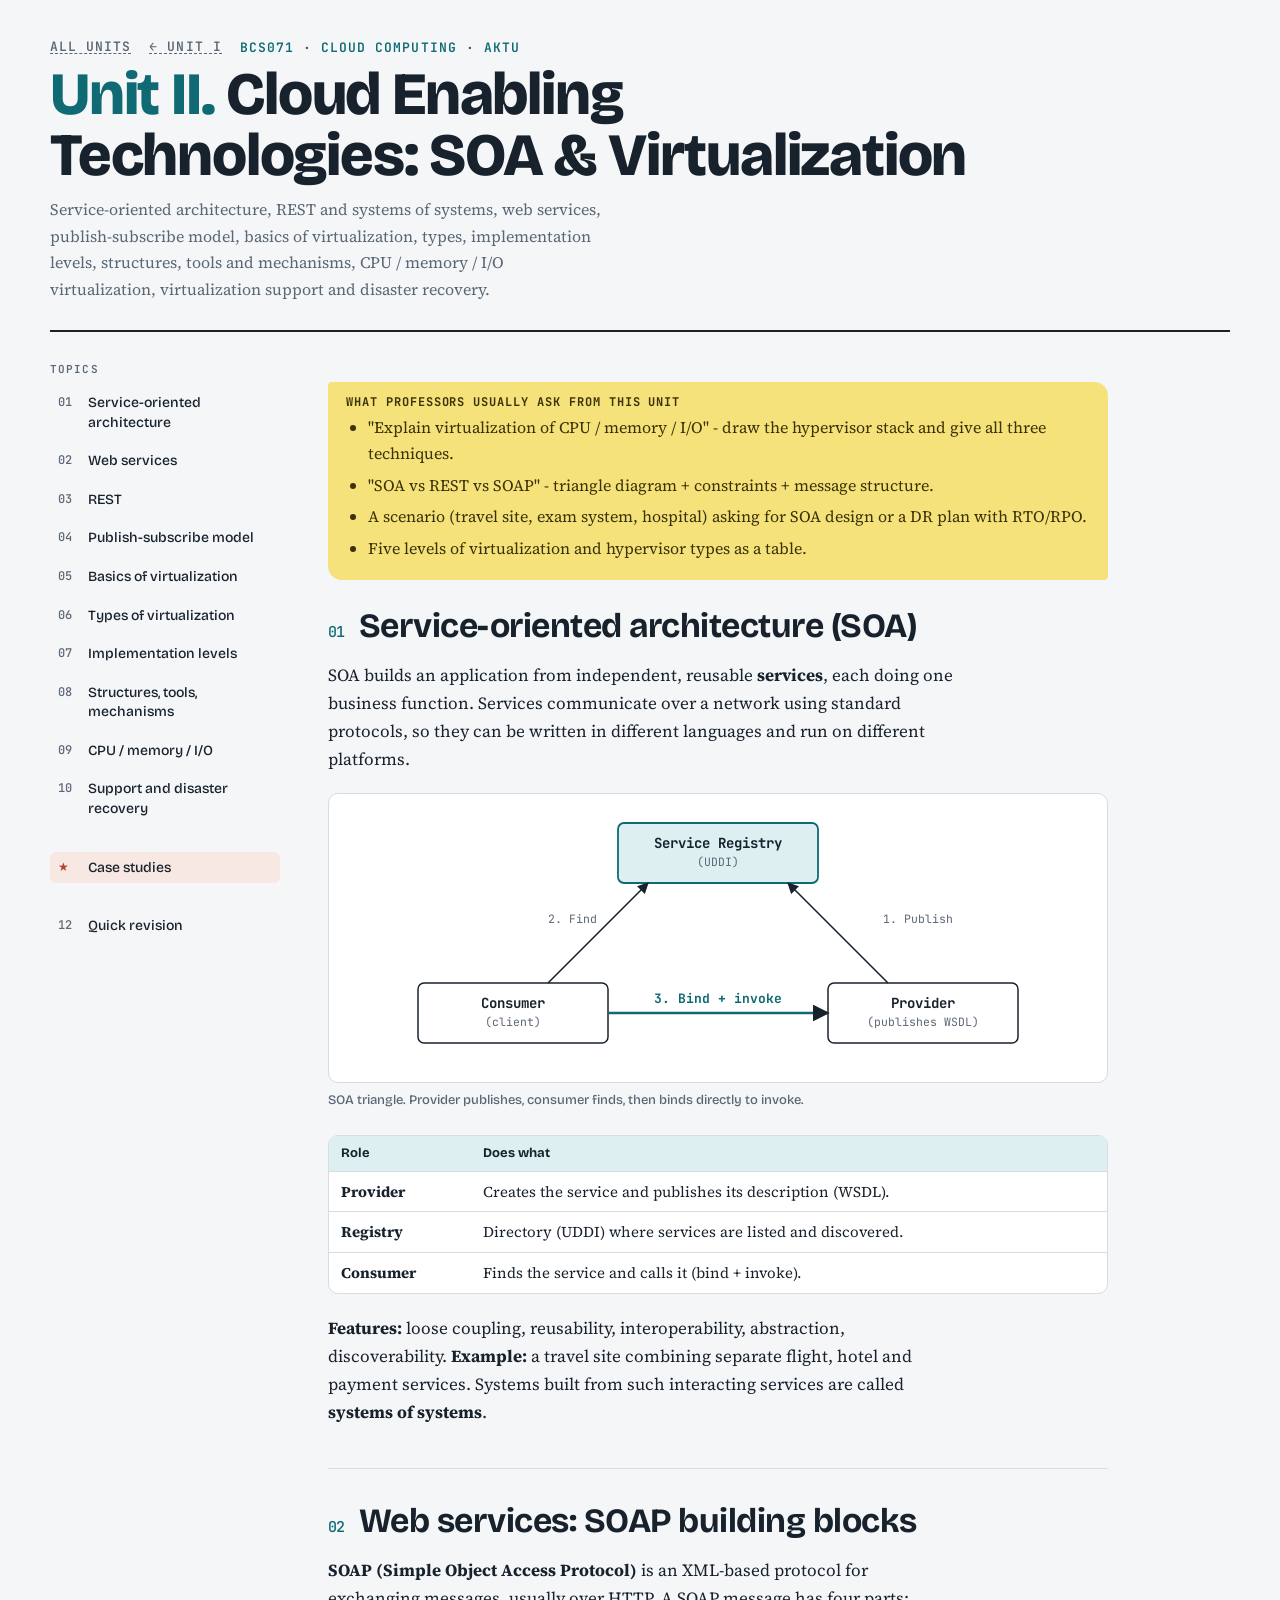
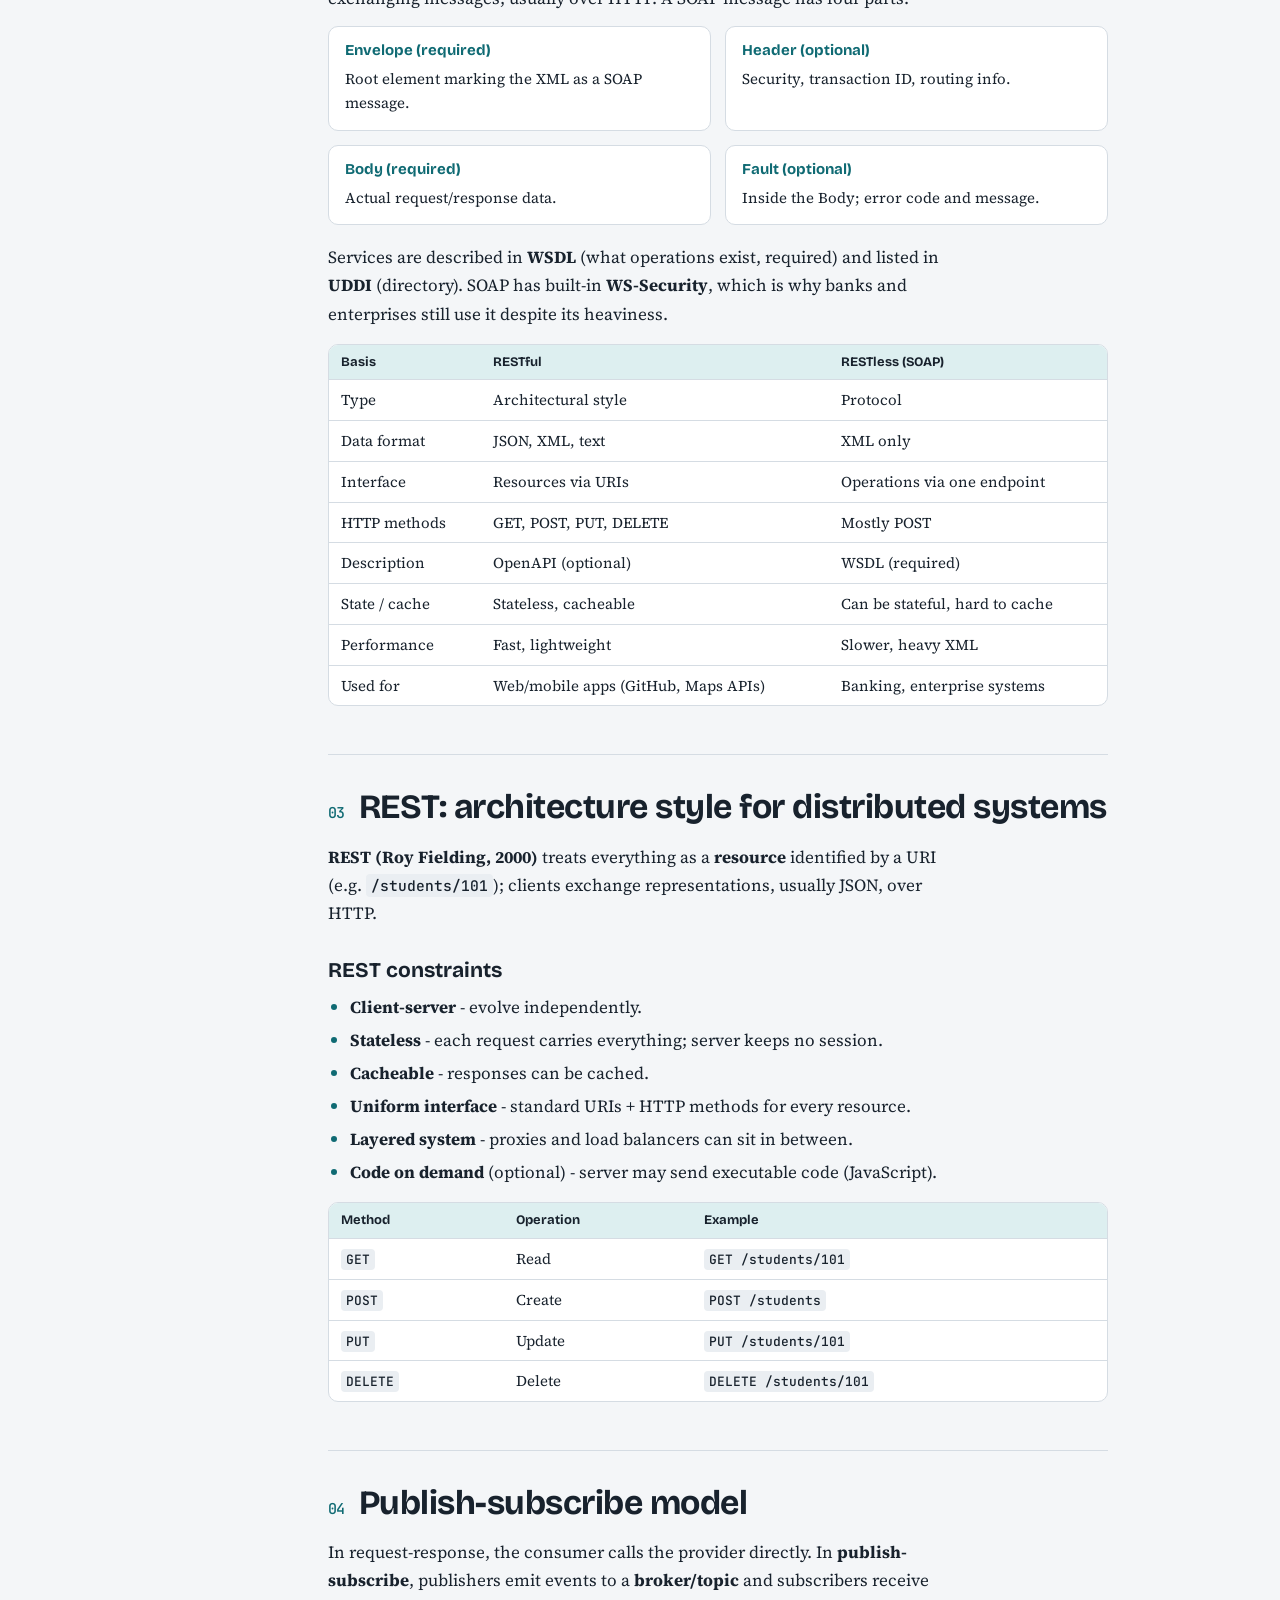
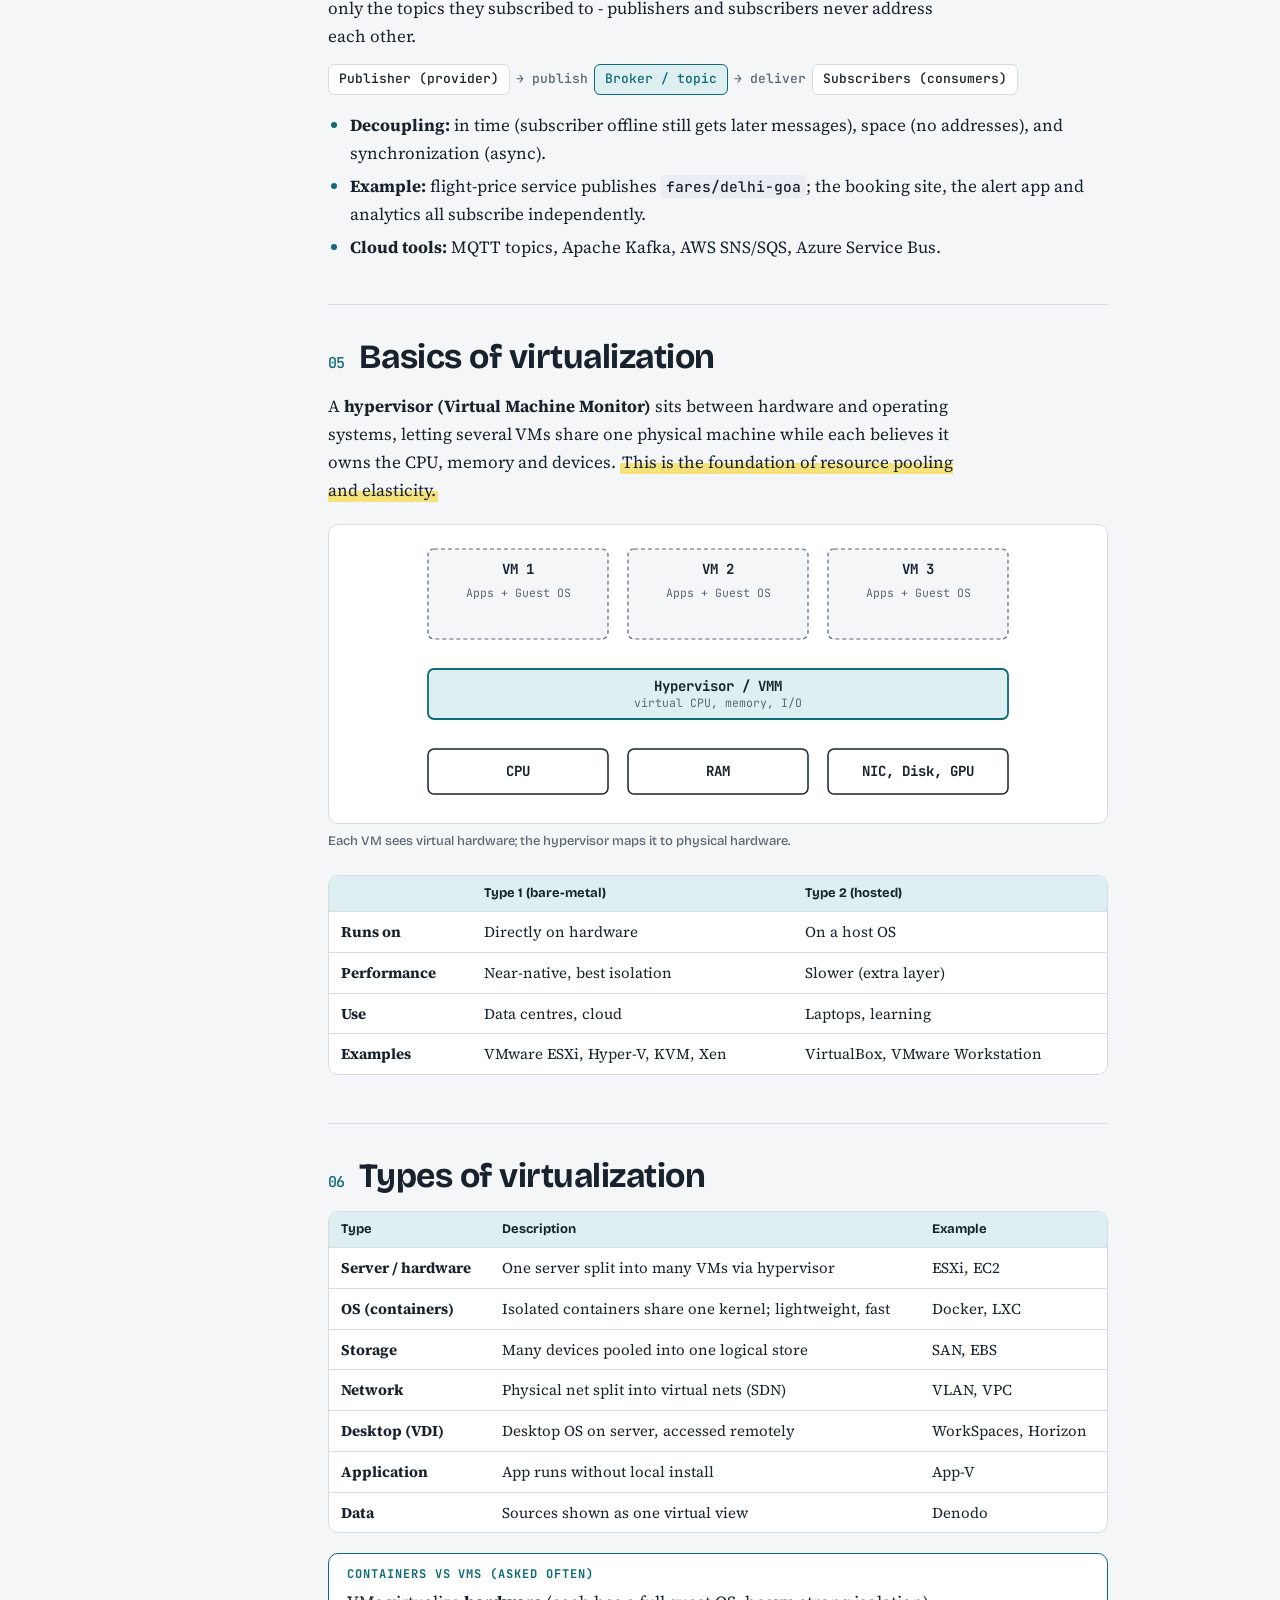
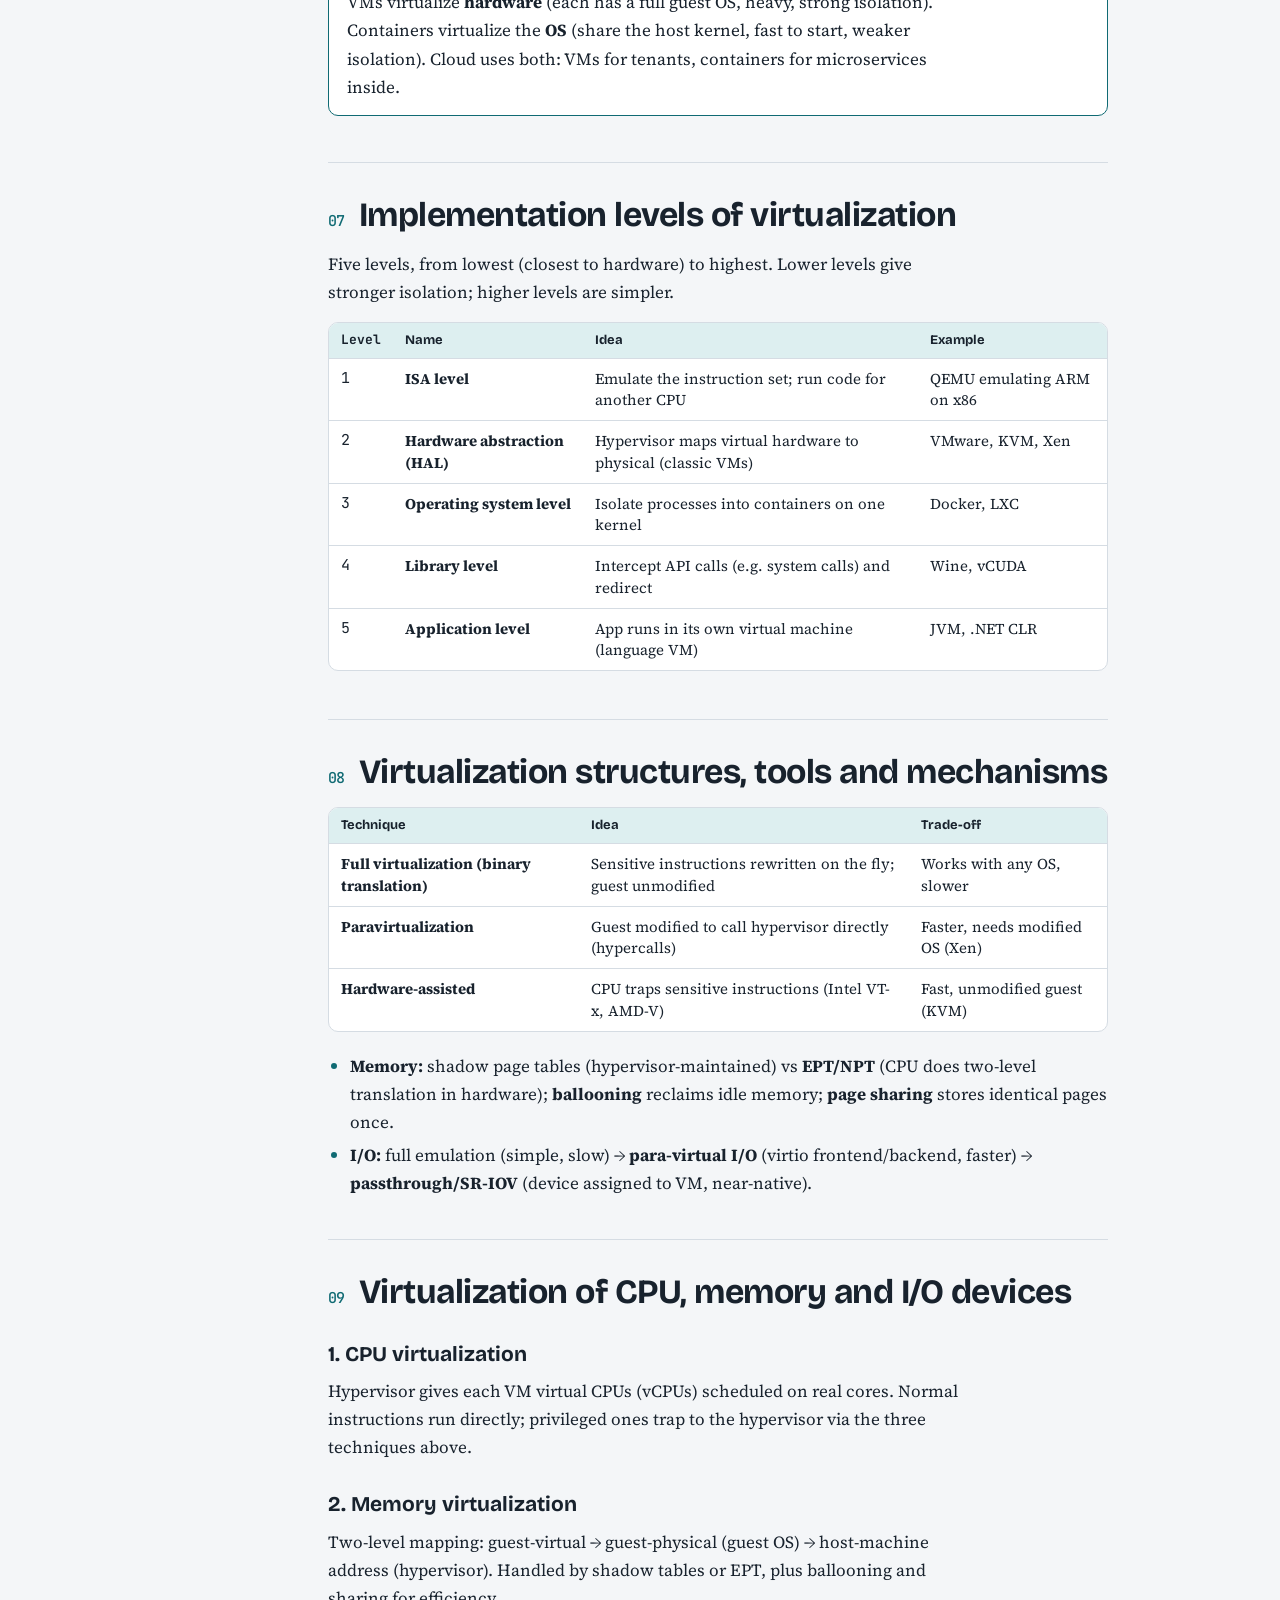
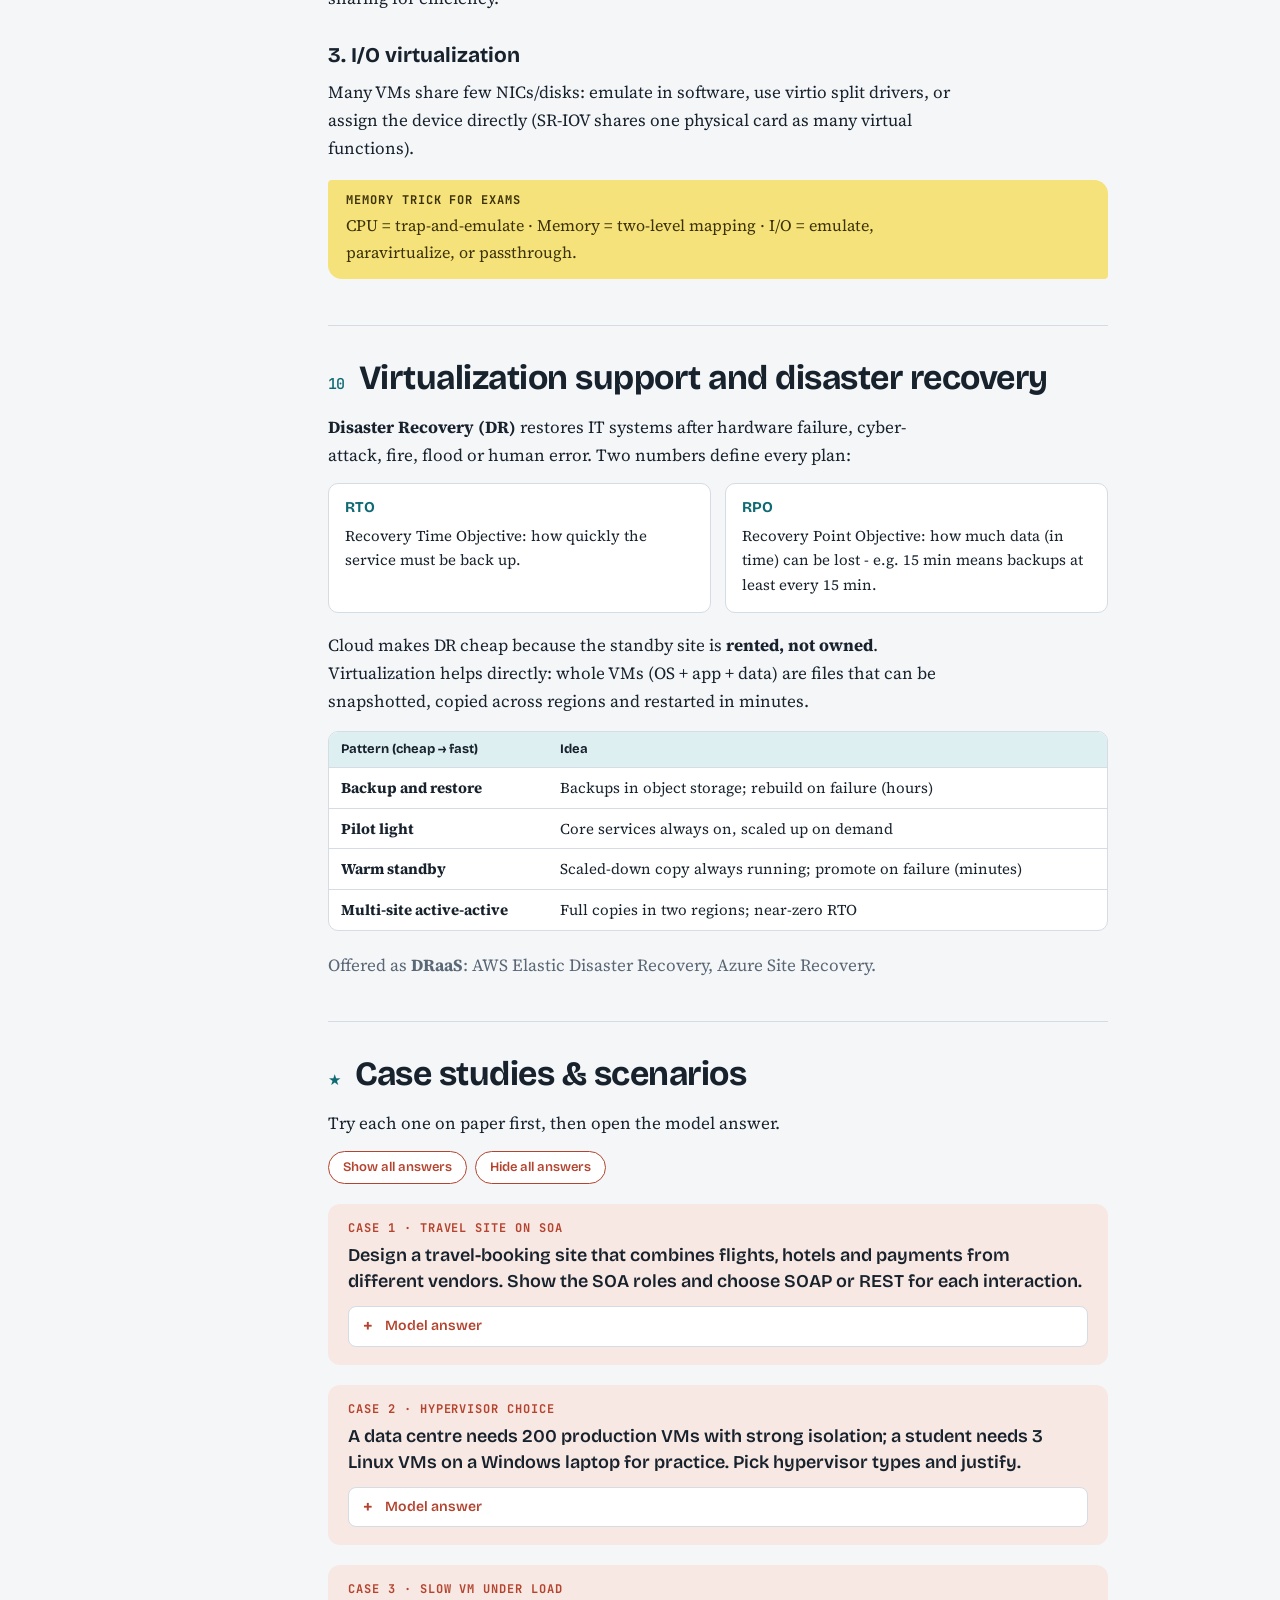
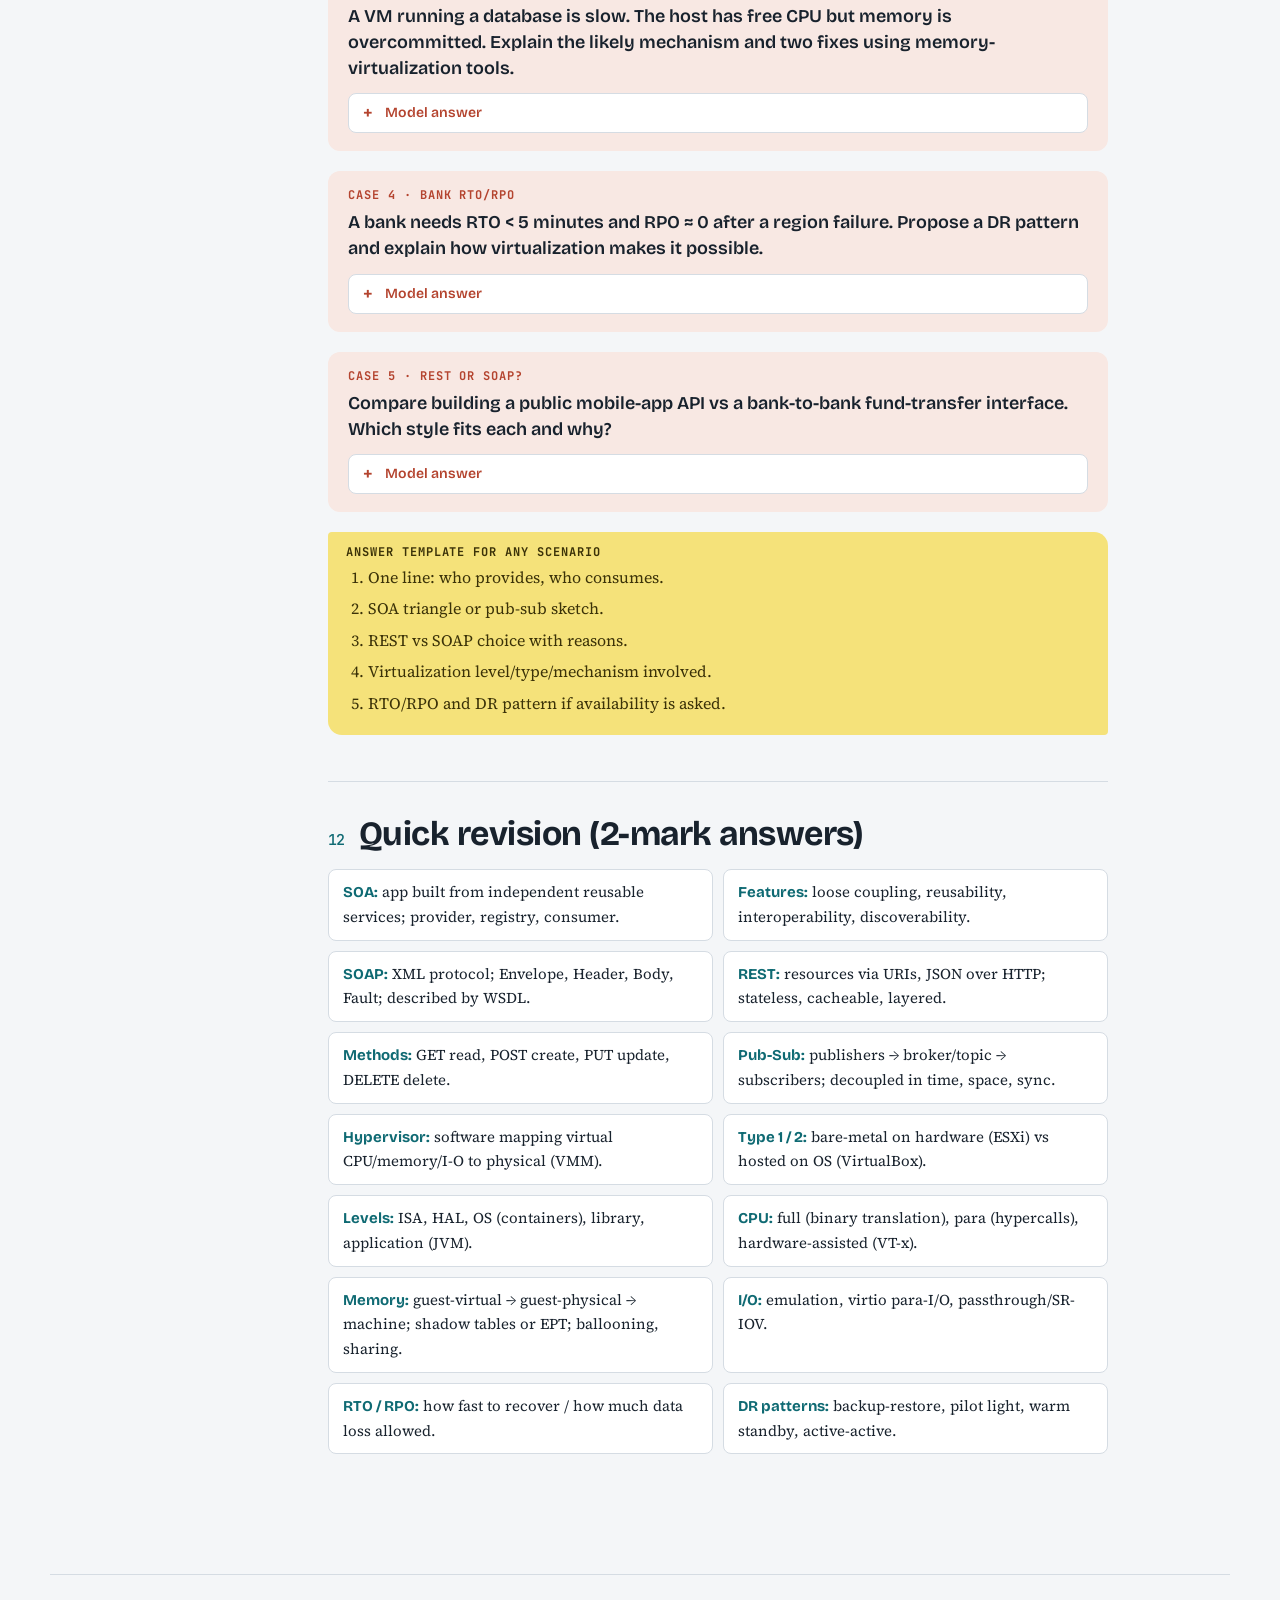
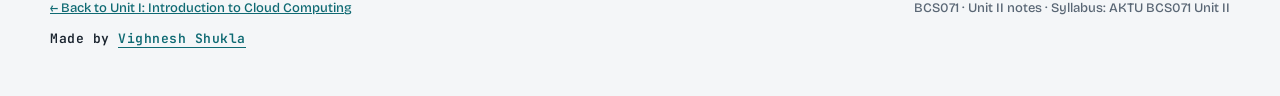
==== unit2.html @ 6fd6b1c5 "Add BCS071 Cloud Computing notes with index page" ====
<!doctype html>
<html lang="en">
<head>
<meta charset="utf-8">
<meta name="viewport" content="width=device-width, initial-scale=1">
<meta name="author" content="Vighnesh Shukla">
<title>Unit II: SOA &amp; Virtualization</title>
<link rel="preconnect" href="https://fonts.googleapis.com">
<link rel="preconnect" href="https://fonts.gstatic.com" crossorigin>
<link rel="stylesheet" href="https://fonts.googleapis.com/css2?family=Bricolage+Grotesque:opsz,wght@12..96,500;12..96,700;12..96,800&family=JetBrains+Mono:wght@400;500;600;700&family=Source+Serif+4:ital,opsz,wght@0,8..60,400;0,8..60,700;1,8..60,400&display=swap">
<link rel="stylesheet" href="notes.css">
</head>
<body>

<header class="masthead">
  <div class="course">
    <a href="index.html">All units</a>
    <a href="unit1.html">← Unit I</a>
    <span>BCS071 · Cloud Computing · AKTU</span>
  </div>
  <h1><span class="unit-no">Unit II.</span> Cloud Enabling Technologies: SOA &amp; Virtualization</h1>
  <p class="scope">Service-oriented architecture, REST and systems of systems, web services, publish-subscribe model, basics of virtualization, types, implementation levels, structures, tools and mechanisms, CPU / memory / I/O virtualization, virtualization support and disaster recovery.</p>
</header>

<div class="layout">
  <nav class="toc" aria-label="Topics">
    <p>Topics</p>
    <ol>
      <li><a href="#soa">Service-oriented architecture</a></li>
      <li><a href="#web-services">Web services</a></li>
      <li><a href="#rest">REST</a></li>
      <li><a href="#pubsub">Publish-subscribe model</a></li>
      <li><a href="#virt-basics">Basics of virtualization</a></li>
      <li><a href="#virt-types">Types of virtualization</a></li>
      <li><a href="#virt-levels">Implementation levels</a></li>
      <li><a href="#virt-mechanisms">Structures, tools, mechanisms</a></li>
      <li><a href="#cpu-mem-io">CPU / memory / I/O</a></li>
      <li><a href="#dr">Support and disaster recovery</a></li>
      <li><a class="case" href="#cases">Case studies</a></li>
      <li><a href="#revision">Quick revision</a></li>
    </ol>
  </nav>

  <main>
    <div class="tip">
      <b class="lbl">What professors usually ask from this unit</b>
      <ul>
        <li>"Explain virtualization of CPU / memory / I/O" - draw the hypervisor stack and give all three techniques.</li>
        <li>"SOA vs REST vs SOAP" - triangle diagram + constraints + message structure.</li>
        <li>A scenario (travel site, exam system, hospital) asking for SOA design or a DR plan with RTO/RPO.</li>
        <li>Five levels of virtualization and hypervisor types as a table.</li>
      </ul>
    </div>

    <!-- 1 -->
    <section id="soa">
      <h2><span class="num">01</span>Service-oriented architecture (SOA)</h2>
      <p>SOA builds an application from independent, reusable <strong>services</strong>, each doing one business function. Services communicate over a network using standard protocols, so they can be written in different languages and run on different platforms.</p>
      <figure>
        <div class="fig">
          <svg viewBox="0 0 640 260" width="640" role="img" aria-label="SOA triangle: provider publishes to registry, consumer finds, then binds">
            <defs><marker id="arSoa" viewBox="0 0 10 10" refX="9" refY="5" markerWidth="7" markerHeight="7" orient="auto"><path d="M0,0 L10,5 L0,10 z" class="arrowhead"/></marker></defs>
            <rect x="220" y="15" width="200" height="60" rx="6" class="box-acc"/><text x="320" y="40" text-anchor="middle" class="t-b">Service Registry</text><text x="320" y="58" text-anchor="middle" class="t-m">(UDDI)</text>
            <rect x="20" y="175" width="190" height="60" rx="6" class="box"/><text x="115" y="200" text-anchor="middle" class="t-b">Consumer</text><text x="115" y="218" text-anchor="middle" class="t-m">(client)</text>
            <rect x="430" y="175" width="190" height="60" rx="6" class="box"/><text x="525" y="200" text-anchor="middle" class="t-b">Provider</text><text x="525" y="218" text-anchor="middle" class="t-m">(publishes WSDL)</text>
            <path d="M490,175 L390,75" class="ln" marker-end="url(#arSoa)"/><text x="485" y="115" class="t-m">1. Publish</text>
            <path d="M150,175 L250,75" class="ln" marker-end="url(#arSoa)"/><text x="150" y="115" class="t-m">2. Find</text>
            <path d="M210,205 L430,205" class="ln-acc" marker-end="url(#arSoa)"/><text x="320" y="195" text-anchor="middle" class="t-acc">3. Bind + invoke</text>
          </svg>
        </div>
        <figcaption>SOA triangle. Provider publishes, consumer finds, then binds directly to invoke.</figcaption>
      </figure>
      <div class="tbl">
        <table>
          <thead><tr><th>Role</th><th>Does what</th></tr></thead>
          <tbody>
            <tr><td><strong>Provider</strong></td><td>Creates the service and publishes its description (WSDL).</td></tr>
            <tr><td><strong>Registry</strong></td><td>Directory (UDDI) where services are listed and discovered.</td></tr>
            <tr><td><strong>Consumer</strong></td><td>Finds the service and calls it (bind + invoke).</td></tr>
          </tbody>
        </table>
      </div>
      <p><strong>Features:</strong> loose coupling, reusability, interoperability, abstraction, discoverability. <strong>Example:</strong> a travel site combining separate flight, hotel and payment services. Systems built from such interacting services are called <strong>systems of systems</strong>.</p>
    </section>

    <!-- 2 -->
    <section id="web-services">
      <h2><span class="num">02</span>Web services: SOAP building blocks</h2>
      <p><strong>SOAP (Simple Object Access Protocol)</strong> is an XML-based protocol for exchanging messages, usually over HTTP. A SOAP message has four parts:</p>
      <div class="split">
        <div><h5>Envelope (required)</h5><p>Root element marking the XML as a SOAP message.</p></div>
        <div><h5>Header (optional)</h5><p>Security, transaction ID, routing info.</p></div>
        <div><h5>Body (required)</h5><p>Actual request/response data.</p></div>
        <div><h5>Fault (optional)</h5><p>Inside the Body; error code and message.</p></div>
      </div>
      <p>Services are described in <strong>WSDL</strong> (what operations exist, required) and listed in <strong>UDDI</strong> (directory). SOAP has built-in <strong>WS-Security</strong>, which is why banks and enterprises still use it despite its heaviness.</p>
      <div class="tbl">
        <table>
          <thead><tr><th>Basis</th><th>RESTful</th><th>RESTless (SOAP)</th></tr></thead>
          <tbody>
            <tr><td>Type</td><td>Architectural style</td><td>Protocol</td></tr>
            <tr><td>Data format</td><td>JSON, XML, text</td><td>XML only</td></tr>
            <tr><td>Interface</td><td>Resources via URIs</td><td>Operations via one endpoint</td></tr>
            <tr><td>HTTP methods</td><td>GET, POST, PUT, DELETE</td><td>Mostly POST</td></tr>
            <tr><td>Description</td><td>OpenAPI (optional)</td><td>WSDL (required)</td></tr>
            <tr><td>State / cache</td><td>Stateless, cacheable</td><td>Can be stateful, hard to cache</td></tr>
            <tr><td>Performance</td><td>Fast, lightweight</td><td>Slower, heavy XML</td></tr>
            <tr><td>Used for</td><td>Web/mobile apps (GitHub, Maps APIs)</td><td>Banking, enterprise systems</td></tr>
          </tbody>
        </table>
      </div>
    </section>

    <!-- 3 -->
    <section id="rest">
      <h2><span class="num">03</span>REST: architecture style for distributed systems</h2>
      <p><strong>REST (Roy Fielding, 2000)</strong> treats everything as a <strong>resource</strong> identified by a URI (e.g. <code>/students/101</code>); clients exchange representations, usually JSON, over HTTP.</p>
      <h3>REST constraints</h3>
      <ul>
        <li><strong>Client-server</strong> - evolve independently.</li>
        <li><strong>Stateless</strong> - each request carries everything; server keeps no session.</li>
        <li><strong>Cacheable</strong> - responses can be cached.</li>
        <li><strong>Uniform interface</strong> - standard URIs + HTTP methods for every resource.</li>
        <li><strong>Layered system</strong> - proxies and load balancers can sit in between.</li>
        <li><strong>Code on demand</strong> (optional) - server may send executable code (JavaScript).</li>
      </ul>
      <div class="tbl">
        <table>
          <thead><tr><th>Method</th><th>Operation</th><th>Example</th></tr></thead>
          <tbody>
            <tr><td><code>GET</code></td><td>Read</td><td><code>GET /students/101</code></td></tr>
            <tr><td><code>POST</code></td><td>Create</td><td><code>POST /students</code></td></tr>
            <tr><td><code>PUT</code></td><td>Update</td><td><code>PUT /students/101</code></td></tr>
            <tr><td><code>DELETE</code></td><td>Delete</td><td><code>DELETE /students/101</code></td></tr>
          </tbody>
        </table>
      </div>
    </section>

    <!-- 4 -->
    <section id="pubsub">
      <h2><span class="num">04</span>Publish-subscribe model</h2>
      <p>In request-response, the consumer calls the provider directly. In <strong>publish-subscribe</strong>, publishers emit events to a <strong>broker/topic</strong> and subscribers receive only the topics they subscribed to - publishers and subscribers never address each other.</p>
      <div class="flow"><span>Publisher (provider)</span><i>→ publish</i><span class="em">Broker / topic</span><i>→ deliver</i><span>Subscribers (consumers)</span></div>
      <ul>
        <li><strong>Decoupling:</strong> in time (subscriber offline still gets later messages), space (no addresses), and synchronization (async).</li>
        <li><strong>Example:</strong> flight-price service publishes <code>fares/delhi-goa</code>; the booking site, the alert app and analytics all subscribe independently.</li>
        <li><strong>Cloud tools:</strong> MQTT topics, Apache Kafka, AWS SNS/SQS, Azure Service Bus.</li>
      </ul>
    </section>

    <!-- 5 -->
    <section id="virt-basics">
      <h2><span class="num">05</span>Basics of virtualization</h2>
      <p>A <strong>hypervisor (Virtual Machine Monitor)</strong> sits between hardware and operating systems, letting several VMs share one physical machine while each believes it owns the CPU, memory and devices. <span class="hl">This is the foundation of resource pooling and elasticity.</span></p>
      <figure>
        <div class="fig">
          <svg viewBox="0 0 640 270" width="640" role="img" aria-label="Hypervisor stack with three VMs">
            <defs><marker id="arVx" viewBox="0 0 10 10" refX="9" refY="5" markerWidth="7" markerHeight="7" orient="auto"><path d="M0,0 L10,5 L0,10 z" class="arrowhead"/></marker></defs>
            <rect x="30" y="10" width="180" height="90" rx="6" class="box-soft"/><text x="120" y="35" text-anchor="middle" class="t-b">VM 1</text><text x="120" y="58" text-anchor="middle" class="t-m">Apps + Guest OS</text>
            <rect x="230" y="10" width="180" height="90" rx="6" class="box-soft"/><text x="320" y="35" text-anchor="middle" class="t-b">VM 2</text><text x="320" y="58" text-anchor="middle" class="t-m">Apps + Guest OS</text>
            <rect x="430" y="10" width="180" height="90" rx="6" class="box-soft"/><text x="520" y="35" text-anchor="middle" class="t-b">VM 3</text><text x="520" y="58" text-anchor="middle" class="t-m">Apps + Guest OS</text>
            <rect x="30" y="130" width="580" height="50" rx="6" class="box-acc"/><text x="320" y="152" text-anchor="middle" class="t-b">Hypervisor / VMM</text><text x="320" y="168" text-anchor="middle" class="t-m">virtual CPU, memory, I/O</text>
            <rect x="30" y="210" width="180" height="45" rx="6" class="box"/><text x="120" y="237" text-anchor="middle" class="t-b">CPU</text>
            <rect x="230" y="210" width="180" height="45" rx="6" class="box"/><text x="320" y="237" text-anchor="middle" class="t-b">RAM</text>
            <rect x="430" y="210" width="180" height="45" rx="6" class="box"/><text x="520" y="237" text-anchor="middle" class="t-b">NIC, Disk, GPU</text>
          </svg>
        </div>
        <figcaption>Each VM sees virtual hardware; the hypervisor maps it to physical hardware.</figcaption>
      </figure>
      <div class="tbl">
        <table>
          <thead><tr><th></th><th>Type 1 (bare-metal)</th><th>Type 2 (hosted)</th></tr></thead>
          <tbody>
            <tr><td><strong>Runs on</strong></td><td>Directly on hardware</td><td>On a host OS</td></tr>
            <tr><td><strong>Performance</strong></td><td>Near-native, best isolation</td><td>Slower (extra layer)</td></tr>
            <tr><td><strong>Use</strong></td><td>Data centres, cloud</td><td>Laptops, learning</td></tr>
            <tr><td><strong>Examples</strong></td><td>VMware ESXi, Hyper-V, KVM, Xen</td><td>VirtualBox, VMware Workstation</td></tr>
          </tbody>
        </table>
      </div>
    </section>

    <!-- 6 -->
    <section id="virt-types">
      <h2><span class="num">06</span>Types of virtualization</h2>
      <div class="tbl">
        <table>
          <thead><tr><th>Type</th><th>Description</th><th>Example</th></tr></thead>
          <tbody>
            <tr><td><strong>Server / hardware</strong></td><td>One server split into many VMs via hypervisor</td><td>ESXi, EC2</td></tr>
            <tr><td><strong>OS (containers)</strong></td><td>Isolated containers share one kernel; lightweight, fast</td><td>Docker, LXC</td></tr>
            <tr><td><strong>Storage</strong></td><td>Many devices pooled into one logical store</td><td>SAN, EBS</td></tr>
            <tr><td><strong>Network</strong></td><td>Physical net split into virtual nets (SDN)</td><td>VLAN, VPC</td></tr>
            <tr><td><strong>Desktop (VDI)</strong></td><td>Desktop OS on server, accessed remotely</td><td>WorkSpaces, Horizon</td></tr>
            <tr><td><strong>Application</strong></td><td>App runs without local install</td><td>App-V</td></tr>
            <tr><td><strong>Data</strong></td><td>Sources shown as one virtual view</td><td>Denodo</td></tr>
          </tbody>
        </table>
      </div>
      <div class="key"><span class="lbl">Containers vs VMs (asked often)</span><p>VMs virtualize <strong>hardware</strong> (each has a full guest OS, heavy, strong isolation). Containers virtualize the <strong>OS</strong> (share the host kernel, fast to start, weaker isolation). Cloud uses both: VMs for tenants, containers for microservices inside.</p></div>
    </section>

    <!-- 7 -->
    <section id="virt-levels">
      <h2><span class="num">07</span>Implementation levels of virtualization</h2>
      <p>Five levels, from lowest (closest to hardware) to highest. Lower levels give stronger isolation; higher levels are simpler.</p>
      <div class="tbl">
        <table>
          <thead><tr><th class="num">Level</th><th>Name</th><th>Idea</th><th>Example</th></tr></thead>
          <tbody>
            <tr><td class="num">1</td><td><strong>ISA level</strong></td><td>Emulate the instruction set; run code for another CPU</td><td>QEMU emulating ARM on x86</td></tr>
            <tr><td class="num">2</td><td><strong>Hardware abstraction (HAL)</strong></td><td>Hypervisor maps virtual hardware to physical (classic VMs)</td><td>VMware, KVM, Xen</td></tr>
            <tr><td class="num">3</td><td><strong>Operating system level</strong></td><td>Isolate processes into containers on one kernel</td><td>Docker, LXC</td></tr>
            <tr><td class="num">4</td><td><strong>Library level</strong></td><td>Intercept API calls (e.g. system calls) and redirect</td><td>Wine, vCUDA</td></tr>
            <tr><td class="num">5</td><td><strong>Application level</strong></td><td>App runs in its own virtual machine (language VM)</td><td>JVM, .NET CLR</td></tr>
          </tbody>
        </table>
      </div>
    </section>

    <!-- 8 -->
    <section id="virt-mechanisms">
      <h2><span class="num">08</span>Virtualization structures, tools and mechanisms</h2>
      <div class="tbl">
        <table>
          <thead><tr><th>Technique</th><th>Idea</th><th>Trade-off</th></tr></thead>
          <tbody>
            <tr><td><strong>Full virtualization (binary translation)</strong></td><td>Sensitive instructions rewritten on the fly; guest unmodified</td><td>Works with any OS, slower</td></tr>
            <tr><td><strong>Paravirtualization</strong></td><td>Guest modified to call hypervisor directly (hypercalls)</td><td>Faster, needs modified OS (Xen)</td></tr>
            <tr><td><strong>Hardware-assisted</strong></td><td>CPU traps sensitive instructions (Intel VT-x, AMD-V)</td><td>Fast, unmodified guest (KVM)</td></tr>
          </tbody>
        </table>
      </div>
      <ul>
        <li><strong>Memory:</strong> shadow page tables (hypervisor-maintained) vs <strong>EPT/NPT</strong> (CPU does two-level translation in hardware); <strong>ballooning</strong> reclaims idle memory; <strong>page sharing</strong> stores identical pages once.</li>
        <li><strong>I/O:</strong> full emulation (simple, slow) → <strong>para-virtual I/O</strong> (virtio frontend/backend, faster) → <strong>passthrough/SR-IOV</strong> (device assigned to VM, near-native).</li>
      </ul>
    </section>

    <!-- 9 -->
    <section id="cpu-mem-io">
      <h2><span class="num">09</span>Virtualization of CPU, memory and I/O devices</h2>
      <h3>1. CPU virtualization</h3>
      <p>Hypervisor gives each VM virtual CPUs (vCPUs) scheduled on real cores. Normal instructions run directly; privileged ones trap to the hypervisor via the three techniques above.</p>
      <h3>2. Memory virtualization</h3>
      <p>Two-level mapping: guest-virtual → guest-physical (guest OS) → host-machine address (hypervisor). Handled by shadow tables or EPT, plus ballooning and sharing for efficiency.</p>
      <h3>3. I/O virtualization</h3>
      <p>Many VMs share few NICs/disks: emulate in software, use virtio split drivers, or assign the device directly (SR-IOV shares one physical card as many virtual functions).</p>
      <div class="tip"><b class="lbl">Memory trick for exams</b><p>CPU = trap-and-emulate · Memory = two-level mapping · I/O = emulate, paravirtualize, or passthrough.</p></div>
    </section>

    <!-- 10 -->
    <section id="dr">
      <h2><span class="num">10</span>Virtualization support and disaster recovery</h2>
      <p><strong>Disaster Recovery (DR)</strong> restores IT systems after hardware failure, cyber-attack, fire, flood or human error. Two numbers define every plan:</p>
      <div class="split">
        <div><h5>RTO</h5><p>Recovery Time Objective: how quickly the service must be back up.</p></div>
        <div><h5>RPO</h5><p>Recovery Point Objective: how much data (in time) can be lost - e.g. 15 min means backups at least every 15 min.</p></div>
      </div>
      <p>Cloud makes DR cheap because the standby site is <strong>rented, not owned</strong>. Virtualization helps directly: whole VMs (OS + app + data) are files that can be snapshotted, copied across regions and restarted in minutes.</p>
      <div class="tbl">
        <table>
          <thead><tr><th>Pattern (cheap → fast)</th><th>Idea</th></tr></thead>
          <tbody>
            <tr><td><strong>Backup and restore</strong></td><td>Backups in object storage; rebuild on failure (hours)</td></tr>
            <tr><td><strong>Pilot light</strong></td><td>Core services always on, scaled up on demand</td></tr>
            <tr><td><strong>Warm standby</strong></td><td>Scaled-down copy always running; promote on failure (minutes)</td></tr>
            <tr><td><strong>Multi-site active-active</strong></td><td>Full copies in two regions; near-zero RTO</td></tr>
          </tbody>
        </table>
      </div>
      <p class="muted">Offered as <strong>DRaaS</strong>: AWS Elastic Disaster Recovery, Azure Site Recovery.</p>
    </section>

    <!-- CASES -->
    <section id="cases">
      <h2><span class="num">★</span>Case studies &amp; scenarios</h2>
      <p>Try each one on paper first, then open the model answer.</p>
      <div class="toolbar">
        <button type="button" id="openAll">Show all answers</button>
        <button type="button" id="closeAll">Hide all answers</button>
      </div>

      <div class="case">
        <span class="lbl">Case 1 · Travel site on SOA</span>
        <p class="q">Design a travel-booking site that combines flights, hotels and payments from different vendors. Show the SOA roles and choose SOAP or REST for each interaction.</p>
        <details><summary>Model answer</summary><div>
          <p><strong>Roles:</strong> each vendor is a <strong>provider</strong> publishing WSDL/OpenAPI to a <strong>registry</strong>; the travel site is the <strong>consumer</strong> that finds, binds and invokes.</p>
          <ul>
            <li>Flight/hotel search: <strong>REST + JSON</strong> (high volume, cacheable, mobile-friendly).</li>
            <li>Payment: <strong>SOAP + WS-Security</strong> (strict contracts, built-in security, banking compliance).</li>
            <li>Price alerts: <strong>publish-subscribe</strong> (providers publish fare topics; users and analytics subscribe independently).</li>
          </ul>
        </div></details>
      </div>

      <div class="case">
        <span class="lbl">Case 2 · Hypervisor choice</span>
        <p class="q">A data centre needs 200 production VMs with strong isolation; a student needs 3 Linux VMs on a Windows laptop for practice. Pick hypervisor types and justify.</p>
        <details><summary>Model answer</summary><div>
          <ul>
            <li>Data centre: <strong>Type 1 bare-metal</strong> (ESXi / Hyper-V / KVM) - runs on hardware, near-native speed, strong isolation, no host OS overhead.</li>
            <li>Student laptop: <strong>Type 2 hosted</strong> (VirtualBox / Workstation) - runs as an app on Windows, easy install, slower but fine for learning.</li>
          </ul>
        </div></details>
      </div>

      <div class="case">
        <span class="lbl">Case 3 · Slow VM under load</span>
        <p class="q">A VM running a database is slow. The host has free CPU but memory is overcommitted. Explain the likely mechanism and two fixes using memory-virtualization tools.</p>
        <details><summary>Model answer</summary><div>
          <p>Likely <strong>memory pressure</strong>: two-level translation plus host swapping. Shadow/EPT overhead grows and the host pages to disk.</p>
          <ul>
            <li>Enable <strong>ballooning</strong> to reclaim idle memory from other VMs.</li>
            <li>Enable <strong>page sharing</strong> (identical OS pages stored once) and, long term, use <strong>EPT/NPT hardware</strong> and right-size the VM.</li>
          </ul>
        </div></details>
      </div>

      <div class="case">
        <span class="lbl">Case 4 · Bank RTO/RPO</span>
        <p class="q">A bank needs RTO &lt; 5 minutes and RPO ≈ 0 after a region failure. Propose a DR pattern and explain how virtualization makes it possible.</p>
        <details><summary>Model answer</summary><div>
          <p>Use <strong>multi-site active-active</strong>: full copies in two regions with synchronous replication (RPO ≈ 0) and DNS failover (RTO in minutes). Cheaper options (backup/restore, pilot light) miss the 5-minute RTO.</p>
          <p><strong>Virtualization</strong> makes it practical: entire servers are VM images/snapshots that replicate and restart identically in the second region (DRaaS: Elastic Disaster Recovery / Site Recovery).</p>
        </div></details>
      </div>

      <div class="case">
        <span class="lbl">Case 5 · REST or SOAP?</span>
        <p class="q">Compare building a public mobile-app API vs a bank-to-bank fund-transfer interface. Which style fits each and why?</p>
        <details><summary>Model answer</summary><div>
          <ul>
            <li>Mobile API: <strong>RESTful</strong> - JSON, stateless, cacheable, uses GET/POST/PUT/DELETE, fast and simple.</li>
            <li>Bank transfer: <strong>SOAP (RESTless)</strong> - strict WSDL contract, XML-only, built-in WS-Security, can be stateful; heaviness is acceptable for correctness.</li>
          </ul>
        </div></details>
      </div>

      <div class="tip">
        <b class="lbl">Answer template for any scenario</b>
        <ol>
          <li>One line: who provides, who consumes.</li>
          <li>SOA triangle or pub-sub sketch.</li>
          <li>REST vs SOAP choice with reasons.</li>
          <li>Virtualization level/type/mechanism involved.</li>
          <li>RTO/RPO and DR pattern if availability is asked.</li>
        </ol>
      </div>
    </section>

    <!-- revision -->
    <section id="revision">
      <h2><span class="num">12</span>Quick revision (2-mark answers)</h2>
      <ul class="qr">
        <li><b>SOA:</b> app built from independent reusable services; provider, registry, consumer.</li>
        <li><b>Features:</b> loose coupling, reusability, interoperability, discoverability.</li>
        <li><b>SOAP:</b> XML protocol; Envelope, Header, Body, Fault; described by WSDL.</li>
        <li><b>REST:</b> resources via URIs, JSON over HTTP; stateless, cacheable, layered.</li>
        <li><b>Methods:</b> GET read, POST create, PUT update, DELETE delete.</li>
        <li><b>Pub-Sub:</b> publishers → broker/topic → subscribers; decoupled in time, space, sync.</li>
        <li><b>Hypervisor:</b> software mapping virtual CPU/memory/I-O to physical (VMM).</li>
        <li><b>Type 1 / 2:</b> bare-metal on hardware (ESXi) vs hosted on OS (VirtualBox).</li>
        <li><b>Levels:</b> ISA, HAL, OS (containers), library, application (JVM).</li>
        <li><b>CPU:</b> full (binary translation), para (hypercalls), hardware-assisted (VT-x).</li>
        <li><b>Memory:</b> guest-virtual → guest-physical → machine; shadow tables or EPT; ballooning, sharing.</li>
        <li><b>I/O:</b> emulation, virtio para-I/O, passthrough/SR-IOV.</li>
        <li><b>RTO / RPO:</b> how fast to recover / how much data loss allowed.</li>
        <li><b>DR patterns:</b> backup-restore, pilot light, warm standby, active-active.</li>
      </ul>
    </section>
  </main>
</div>

<footer class="end">
  <a href="unit1.html">← Back to Unit I: Introduction to Cloud Computing</a>
  <span>BCS071 · Unit II notes · Syllabus: AKTU BCS071 Unit II</span>
  <span class="credit">Made by <a href="https://github.com/SVIGHNESH">Vighnesh Shukla</a></span>
</footer>

<script>
  document.getElementById('openAll').addEventListener('click', () => document.querySelectorAll('.case details').forEach(d => d.open = true));
  document.getElementById('closeAll').addEventListener('click', () => document.querySelectorAll('.case details').forEach(d => d.open = false));
</script>
</body>
</html>
---- notes.css ----
/* Shared styles for BCS071 Cloud Computing unit notes (same design as BCS701 AI notes) */
:root {
  --paper: #F4F6F8;
  --surface: #FFFFFF;
  --ink: #18222D;
  --muted: #5A6775;
  --rule: #D5DCE3;
  --accent: #0F6A73;
  --accent-soft: #DDEFF0;
  --mark: #F5E27A;
  --mark-ink: #3B3208;
  --scen: #B4442F;
  --scen-soft: #F8E8E3;
  --good: #2F7D4A;
  --bad: #B4442F;
  --code-bg: #EAEEF2;
  --c-red: #D2574F;
  --c-green: #3E8E57;
  --c-blue: #3F6FB5;
  --display: "Bricolage Grotesque", "Segoe UI", system-ui, sans-serif;
  --body: "Source Serif 4", Georgia, "Times New Roman", serif;
  --mono: "JetBrains Mono", ui-monospace, "Cascadia Code", Consolas, monospace;
  color-scheme: light;
}
@media (prefers-color-scheme: dark) {
  :root:not([data-theme="light"]) {
    --paper: #0F151B; --surface: #151D25; --ink: #E4EAF0; --muted: #93A1AF;
    --rule: #28343F; --accent: #5CC3C9; --accent-soft: #14343A;
    --mark: #5E5312; --mark-ink: #FFF3B8; --scen: #F08A73; --scen-soft: #33201B;
    --good: #6FCB8C; --bad: #F08A73; --code-bg: #1B252F;
    color-scheme: dark;
  }
}
:root[data-theme="dark"] {
  --paper: #0F151B; --surface: #151D25; --ink: #E4EAF0; --muted: #93A1AF;
  --rule: #28343F; --accent: #5CC3C9; --accent-soft: #14343A;
  --mark: #5E5312; --mark-ink: #FFF3B8; --scen: #F08A73; --scen-soft: #33201B;
  --good: #6FCB8C; --bad: #F08A73; --code-bg: #1B252F;
  color-scheme: dark;
}

* { box-sizing: border-box; }
html { scroll-behavior: smooth; scroll-padding-top: 16px; }
@media (prefers-reduced-motion: reduce) { html { scroll-behavior: auto; } }
body {
  margin: 0;
  background: var(--paper);
  color: var(--ink);
  font: 400 17px/1.65 var(--body);
  padding-inline: 20px;
}

/* ---------- masthead ---------- */
.masthead {
  max-width: 1180px;
  margin: 0 auto;
  padding-block: 40px 28px;
  border-bottom: 2px solid var(--ink);
  display: grid;
  gap: 10px;
}
.masthead .course {
  font: 600 13px/1 var(--mono);
  letter-spacing: .08em;
  text-transform: uppercase;
  color: var(--accent);
  display: flex; flex-wrap: wrap; gap: 8px 18px; align-items: center;
}
.masthead .course a { color: var(--muted); text-decoration: none; border-bottom: 1px dashed var(--muted); }
.masthead .course a:hover { color: var(--accent); border-color: var(--accent); }
.masthead h1 {
  font: 800 clamp(34px, 6vw, 60px)/1.02 var(--display);
  letter-spacing: -.02em;
  margin: 0;
  text-wrap: balance;
}
.masthead h1 .unit-no { color: var(--accent); }
.masthead .scope { margin: 0; color: var(--muted); max-width: 70ch; font-size: 16px; }

/* ---------- layout ---------- */
.layout {
  max-width: 1180px;
  margin: 0 auto;
  display: grid;
  grid-template-columns: 230px minmax(0, 1fr);
  gap: 48px;
  padding-block: 32px 80px;
}
.toc {
  position: sticky; top: 20px; align-self: start;
  max-height: calc(100vh - 40px); overflow-y: auto;
  font: 500 14px/1.4 var(--display);
}
.toc p { font: 600 11px/1 var(--mono); letter-spacing: .1em; text-transform: uppercase; color: var(--muted); margin: 0 0 12px; }
.toc ol { list-style: none; margin: 0; padding: 0; display: grid; gap: 2px; counter-reset: t; }
.toc li { counter-increment: t; }
.toc a {
  display: grid; grid-template-columns: 26px 1fr; gap: 4px;
  padding: 6px 8px; border-radius: 6px;
  color: var(--ink); text-decoration: none;
}
.toc a::before { content: counter(t, decimal-leading-zero); font: 500 12px/1.6 var(--mono); color: var(--muted); }
.toc a:hover, .toc a:focus-visible { background: var(--accent-soft); color: var(--accent); outline: none; }
.toc a.case::before { content: "★"; color: var(--scen); }

@media (max-width: 900px) {
  .layout { grid-template-columns: 1fr; gap: 24px; }
  .toc { position: static; max-height: none; border: 1px solid var(--rule); border-radius: 10px; padding: 14px; background: var(--surface); }
  .toc ol { grid-template-columns: repeat(auto-fill, minmax(200px, 1fr)); }
}

/* ---------- content ---------- */
main { min-width: 0; max-width: 780px; }
section { padding-block: 8px 28px; }
section + section { border-top: 1px solid var(--rule); padding-top: 32px; }
h2 {
  font: 700 clamp(26px, 3.4vw, 34px)/1.15 var(--display);
  letter-spacing: -.015em;
  margin: 0 0 16px;
  text-wrap: balance;
  display: flex; gap: 14px; align-items: baseline;
}
h2 .num { font: 500 15px/1 var(--mono); color: var(--accent); flex: none; }
h3 { font: 700 21px/1.25 var(--display); margin: 30px 0 10px; text-wrap: balance; }
h4 { font: 700 15px/1.3 var(--display); margin: 22px 0 6px; letter-spacing: .02em; text-transform: uppercase; color: var(--accent); }
p { margin: 0 0 14px; max-width: 70ch; }
ul, ol { margin: 0 0 14px; padding-left: 22px; }
li { margin-bottom: 5px; }
li::marker { color: var(--accent); }
strong { font-weight: 700; }
em { font-style: italic; }
a { color: var(--accent); }
a:focus-visible, summary:focus-visible { outline: 2px solid var(--accent); outline-offset: 2px; }
code, kbd { font: 500 .86em/1 var(--mono); background: var(--code-bg); padding: 2px 5px; border-radius: 4px; }
.hl { background: linear-gradient(transparent 55%, var(--mark) 55%); color: inherit; padding: 0 2px; }
.muted { color: var(--muted); }

/* definition-style key terms */
dl.terms { display: grid; grid-template-columns: max-content 1fr; gap: 10px 20px; margin: 0 0 18px; }
dl.terms dt { font: 700 15px/1.6 var(--display); color: var(--accent); }
dl.terms dd { margin: 0; }
@media (max-width: 560px) { dl.terms { grid-template-columns: 1fr; gap: 2px; } dl.terms dd { margin-bottom: 10px; } }

/* exam tip */
.tip {
  background: var(--mark); color: var(--mark-ink);
  padding: 14px 18px; border-radius: 4px 14px 4px 14px;
  margin: 18px 0; font-size: 16px;
}
.tip b.lbl { font: 700 12px/1 var(--mono); letter-spacing: .08em; text-transform: uppercase; display: block; margin-bottom: 6px; }
.tip p:last-child, .tip ul:last-child, .tip ol:last-child { margin-bottom: 0; }
.tip li::marker { color: var(--mark-ink); }

/* formula / key box */
.key {
  border: 1.5px solid var(--accent); border-radius: 10px;
  padding: 14px 18px; margin: 18px 0; background: var(--surface);
}
.key .lbl { font: 700 12px/1 var(--mono); letter-spacing: .08em; text-transform: uppercase; color: var(--accent); display: block; margin-bottom: 8px; }
.key p:last-child, .key ul:last-child { margin-bottom: 0; }
.formula { font: 600 17px/1.5 var(--mono); text-align: center; padding: 6px 0; overflow-x: auto; }

/* tables */
.tbl { overflow-x: auto; margin: 16px 0 20px; border: 1px solid var(--rule); border-radius: 10px; background: var(--surface); }
table { border-collapse: collapse; width: 100%; font-size: 15px; line-height: 1.45; }
th, td { text-align: left; padding: 9px 12px; border-bottom: 1px solid var(--rule); vertical-align: top; }
th { font: 700 13px/1.3 var(--display); background: var(--accent-soft); color: var(--ink); white-space: nowrap; }
tr:last-child td { border-bottom: 0; }
td.y { color: var(--good); font-weight: 600; }
td.n { color: var(--bad); font-weight: 600; }
td.num, th.num { font-family: var(--mono); font-variant-numeric: tabular-nums; }
tr.win td { background: var(--accent-soft); font-weight: 600; }

/* code / pseudo */
pre {
  font: 400 14px/1.6 var(--mono); background: var(--code-bg);
  padding: 14px 16px; border-radius: 8px; overflow-x: auto; margin: 14px 0 18px;
}
pre code { background: none; padding: 0; font-size: inherit; }
pre .kw { color: var(--accent); font-weight: 600; }
pre .cm { color: var(--muted); font-style: italic; }

/* flow chips (pipelines) */
.flow { display: flex; flex-wrap: wrap; align-items: center; gap: 6px; margin: 12px 0 16px; font: 500 13px/1.3 var(--mono); }
.flow span { background: var(--surface); border: 1px solid var(--rule); padding: 6px 10px; border-radius: 6px; }
.flow span.em { border-color: var(--accent); color: var(--accent); background: var(--accent-soft); }
.flow i { font-style: normal; color: var(--muted); }

/* grid cards */
.cards { display: grid; grid-template-columns: repeat(auto-fit, minmax(220px, 1fr)); gap: 14px; margin: 16px 0 20px; }
.card { background: var(--surface); border: 1px solid var(--rule); border-radius: 10px; padding: 14px 16px; }
.card h5 { font: 700 16px/1.25 var(--display); margin: 0 0 6px; }
.card p { font-size: 15px; margin: 0; }
.card .eg { display: block; margin-top: 8px; font: 500 12px/1.4 var(--mono); color: var(--muted); }

/* figures */
figure { margin: 20px 0 24px; }
figure .fig { overflow-x: auto; background: var(--surface); border: 1px solid var(--rule); border-radius: 10px; padding: 14px; }
figure svg { display: block; margin: 0 auto; max-width: 100%; height: auto; font-family: var(--mono); }
figcaption { font: 500 13px/1.5 var(--display); color: var(--muted); margin-top: 8px; }
svg .ln { stroke: var(--ink); stroke-width: 1.6; fill: none; }
svg .ln-soft { stroke: var(--muted); stroke-width: 1.3; fill: none; }
svg .ln-acc { stroke: var(--accent); stroke-width: 2.4; fill: none; }
svg .ln-cut { stroke: var(--bad); stroke-width: 1.6; stroke-dasharray: 5 4; fill: none; }
svg .box { fill: var(--surface); stroke: var(--ink); stroke-width: 1.5; }
svg .box-acc { fill: var(--accent-soft); stroke: var(--accent); stroke-width: 1.8; }
svg .box-soft { fill: var(--paper); stroke: var(--muted); stroke-width: 1.2; stroke-dasharray: 4 3; }
svg .node { fill: var(--surface); stroke: var(--ink); stroke-width: 1.6; }
svg .node-acc { fill: var(--accent); stroke: var(--accent); }
svg .node-cut { fill: var(--paper); stroke: var(--bad); stroke-width: 1.4; stroke-dasharray: 4 3; }
svg .t { fill: var(--ink); font-size: 13px; }
svg .t-b { fill: var(--ink); font-size: 14px; font-weight: 700; }
svg .t-inv { fill: var(--surface); font-size: 14px; font-weight: 700; }
svg .t-m { fill: var(--muted); font-size: 11.5px; }
svg .t-acc { fill: var(--accent); font-size: 13px; font-weight: 700; }
svg .t-bad { fill: var(--bad); font-size: 12px; font-weight: 700; }
svg .arrowhead { fill: var(--ink); }
svg .arrowhead-acc { fill: var(--accent); }
svg .area { fill: var(--accent-soft); }

/* case studies */
.case {
  background: var(--scen-soft);
  border-radius: 12px;
  padding: 18px 20px;
  margin: 20px 0;
}
.case .lbl { font: 700 12px/1 var(--mono); letter-spacing: .08em; text-transform: uppercase; color: var(--scen); display: block; margin-bottom: 8px; }
.case .q { font: 600 18px/1.45 var(--display); margin: 0 0 12px; max-width: 68ch; }
.case details { background: var(--surface); border-radius: 8px; border: 1px solid var(--rule); }
.case summary {
  cursor: pointer; padding: 10px 14px; list-style: none;
  font: 600 14px/1.3 var(--display); color: var(--scen);
  display: flex; align-items: center; gap: 8px;
}
.case summary::-webkit-details-marker { display: none; }
.case summary::before { content: "+"; font: 700 16px/1 var(--mono); width: 14px; }
.case details[open] summary::before { content: "−"; }
.case details > div { padding: 4px 16px 14px; border-top: 1px solid var(--rule); }
.case details > div > :first-child { margin-top: 12px; }
.case details > div > :last-child { margin-bottom: 0; }

.toolbar { display: flex; flex-wrap: wrap; gap: 8px; margin: 0 0 12px; }
.toolbar button {
  font: 600 13px/1 var(--display); padding: 9px 14px; border-radius: 999px;
  border: 1px solid var(--scen); background: var(--surface); color: var(--scen); cursor: pointer;
}
.toolbar button:hover { background: var(--scen-soft); }
.toolbar button:focus-visible { outline: 2px solid var(--scen); outline-offset: 2px; }

/* two-column compare */
.split { display: grid; grid-template-columns: repeat(auto-fit, minmax(260px, 1fr)); gap: 14px; margin: 14px 0 18px; }
.split > div { background: var(--surface); border: 1px solid var(--rule); border-radius: 10px; padding: 14px 16px; }
.split h5 { font: 700 15px/1.3 var(--display); margin: 0 0 6px; color: var(--accent); }
.split p, .split ul { font-size: 15px; margin-bottom: 0; }

/* quick revision list */
.qr { display: grid; grid-template-columns: repeat(auto-fit, minmax(280px, 1fr)); gap: 10px; margin: 12px 0; padding: 0; list-style: none; }
.qr li { background: var(--surface); border: 1px solid var(--rule); border-radius: 8px; padding: 10px 14px; font-size: 15px; margin: 0; }
.qr li b { font-family: var(--display); color: var(--accent); }

footer.end { max-width: 1180px; margin: 0 auto; padding-block: 24px 48px; border-top: 1px solid var(--rule); font: 500 13px/1.5 var(--display); color: var(--muted); display: flex; flex-wrap: wrap; justify-content: space-between; gap: 10px; }
footer.end a { color: var(--accent); }
footer.end .credit { flex-basis: 100%; font: 600 13px/1.5 var(--mono); letter-spacing: .04em; color: var(--ink); }
footer.end .credit a { text-decoration: none; border-bottom: 1px solid currentColor; }
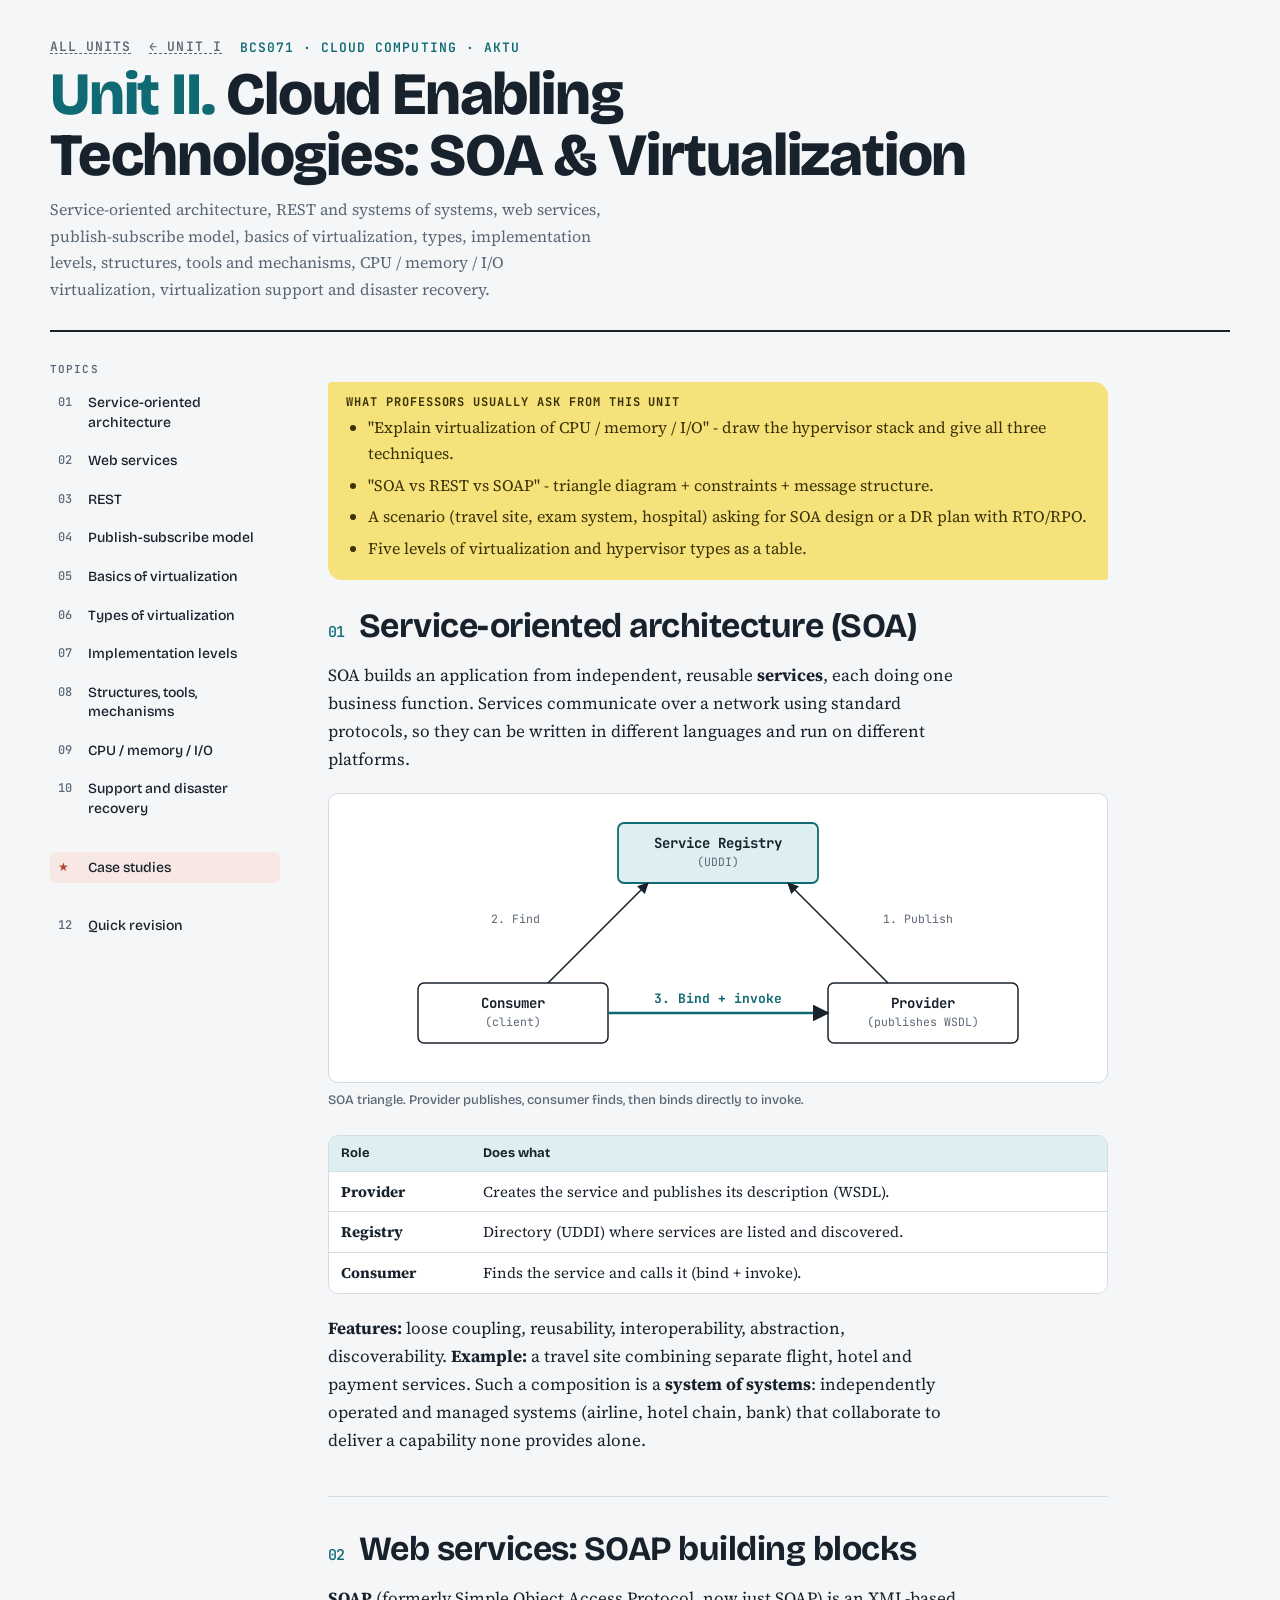
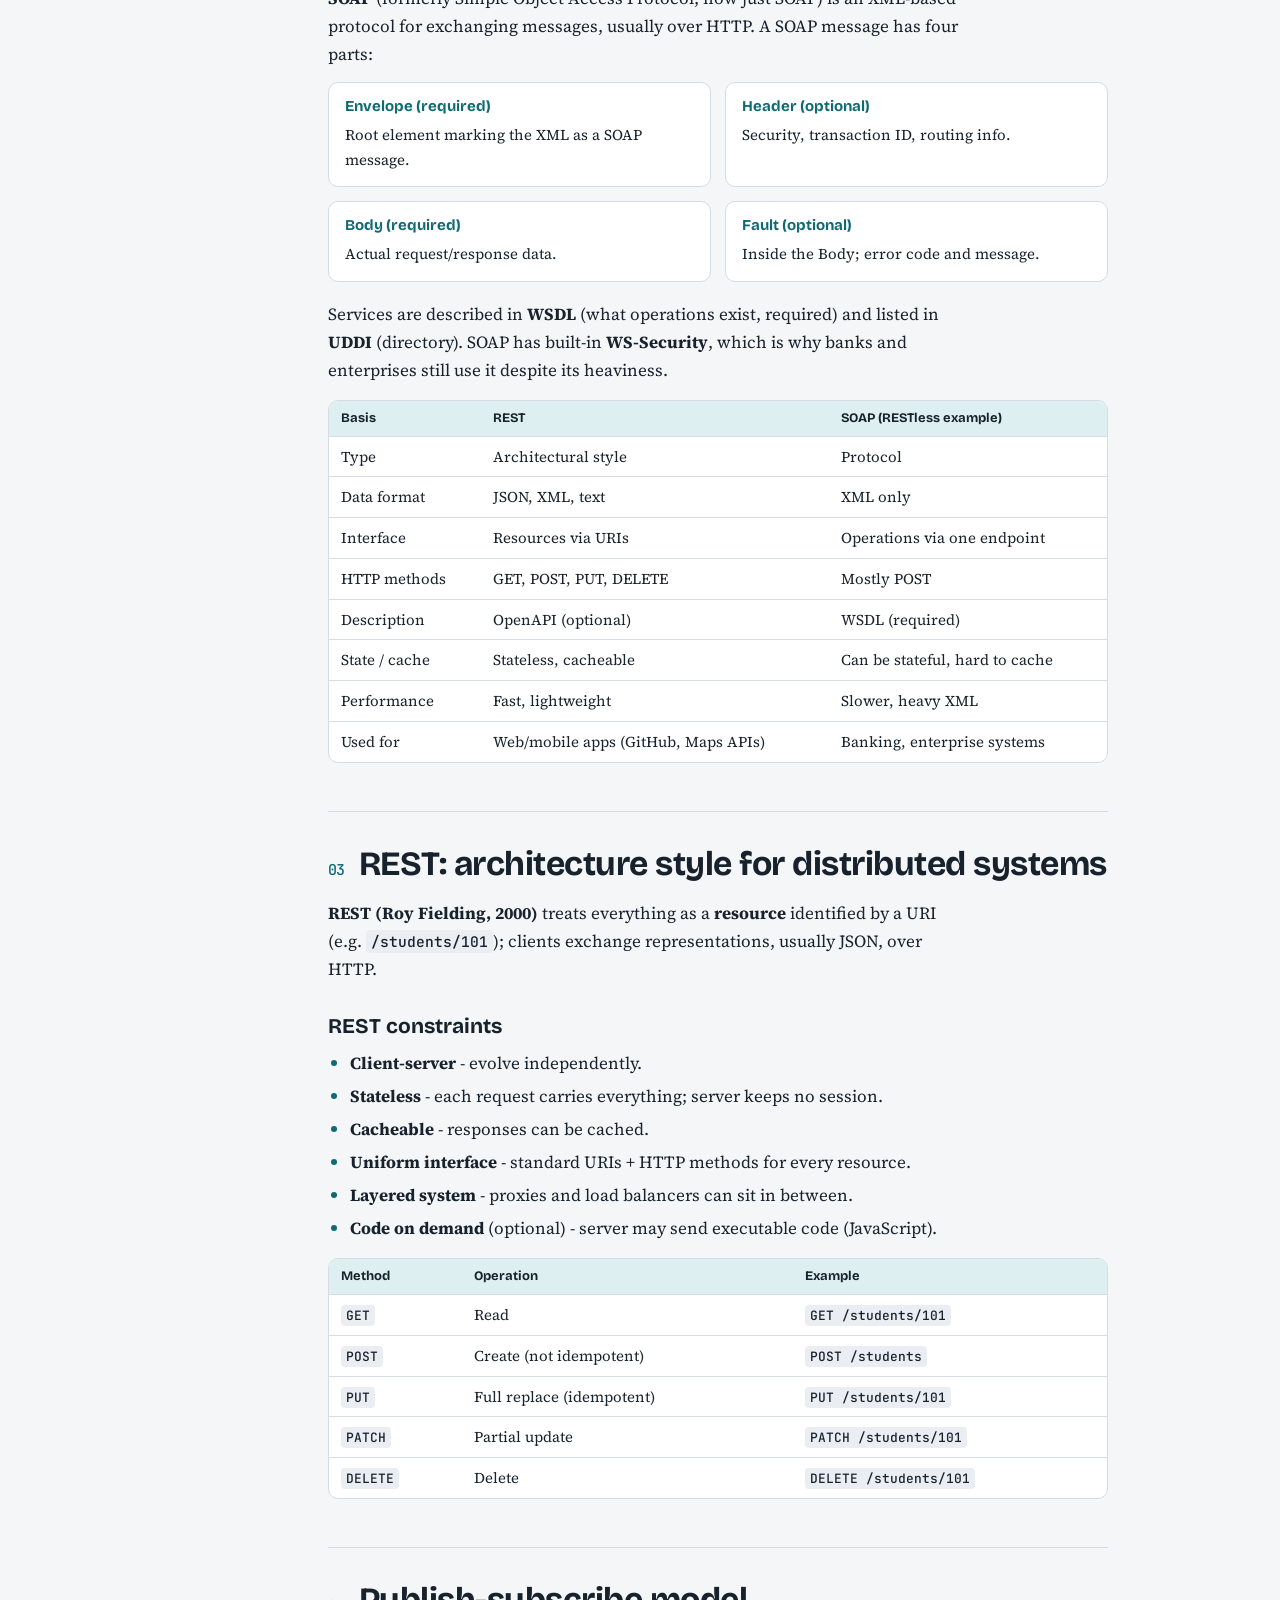
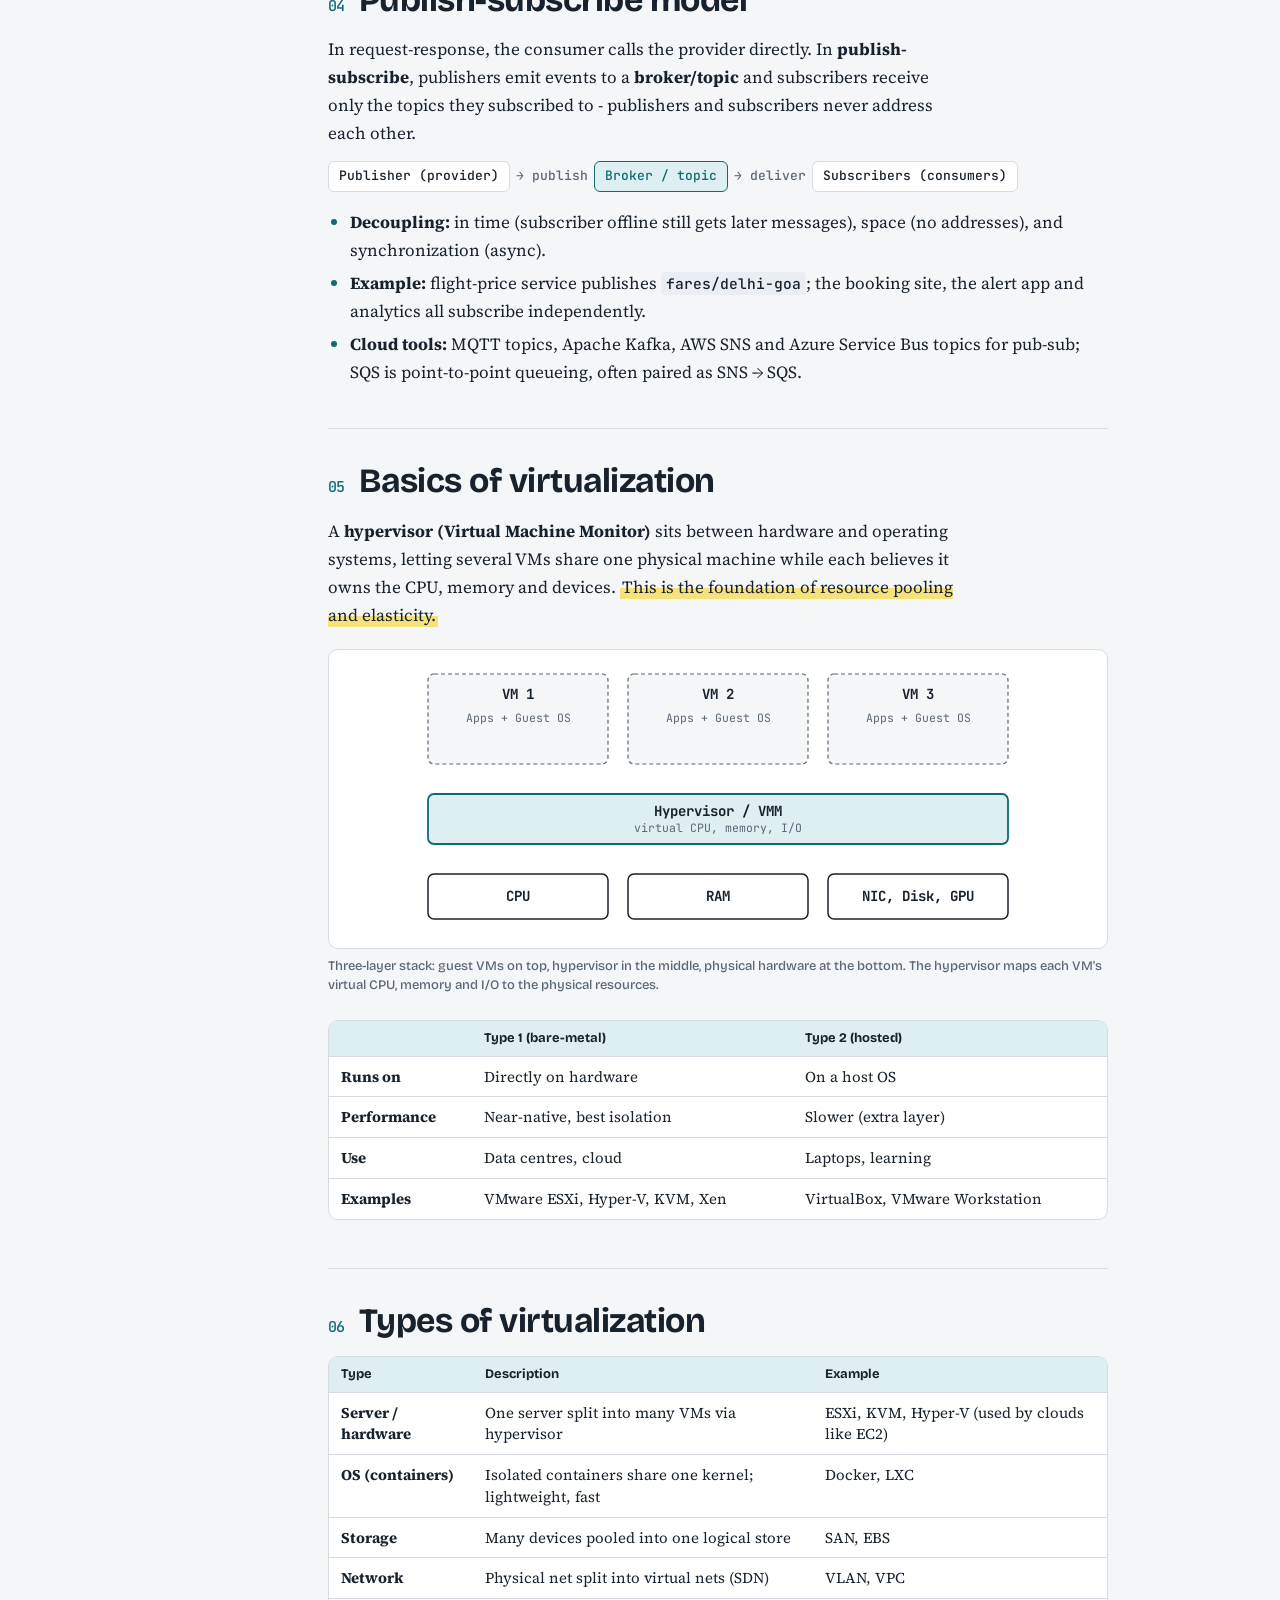
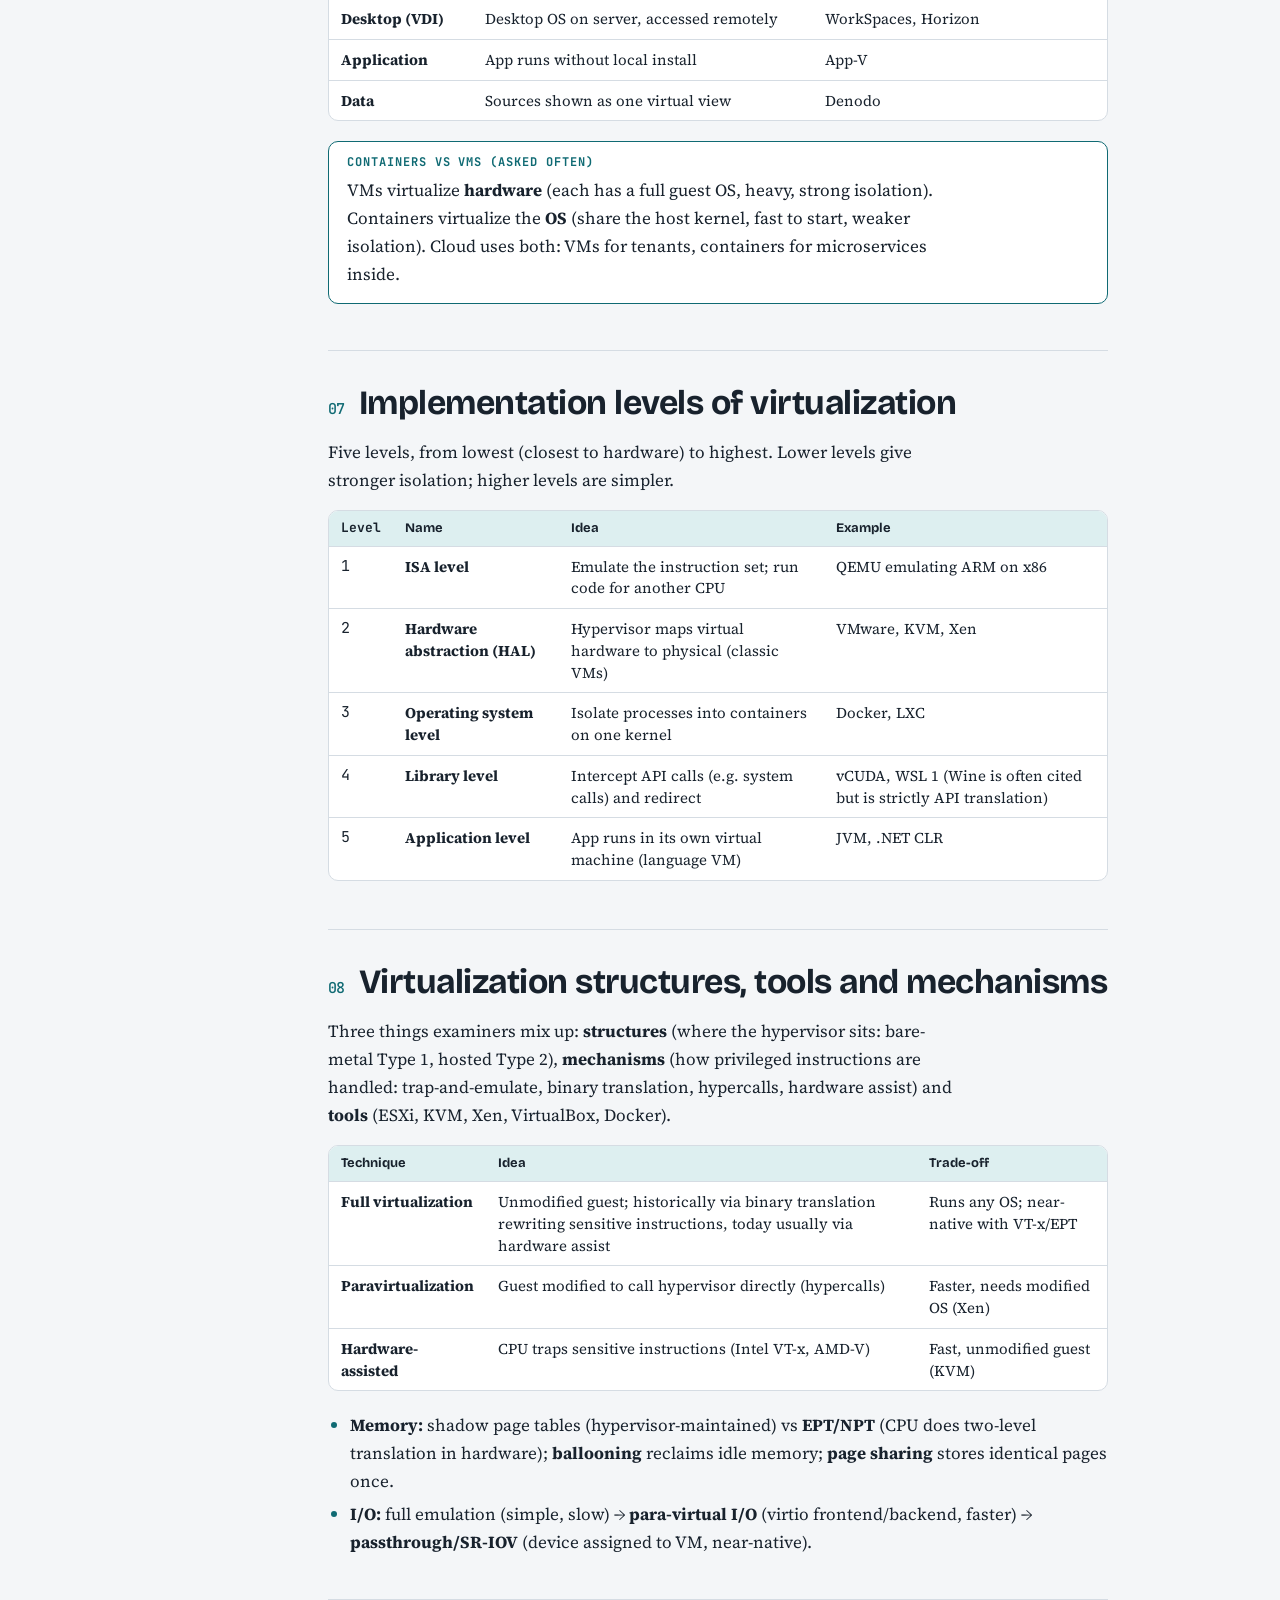
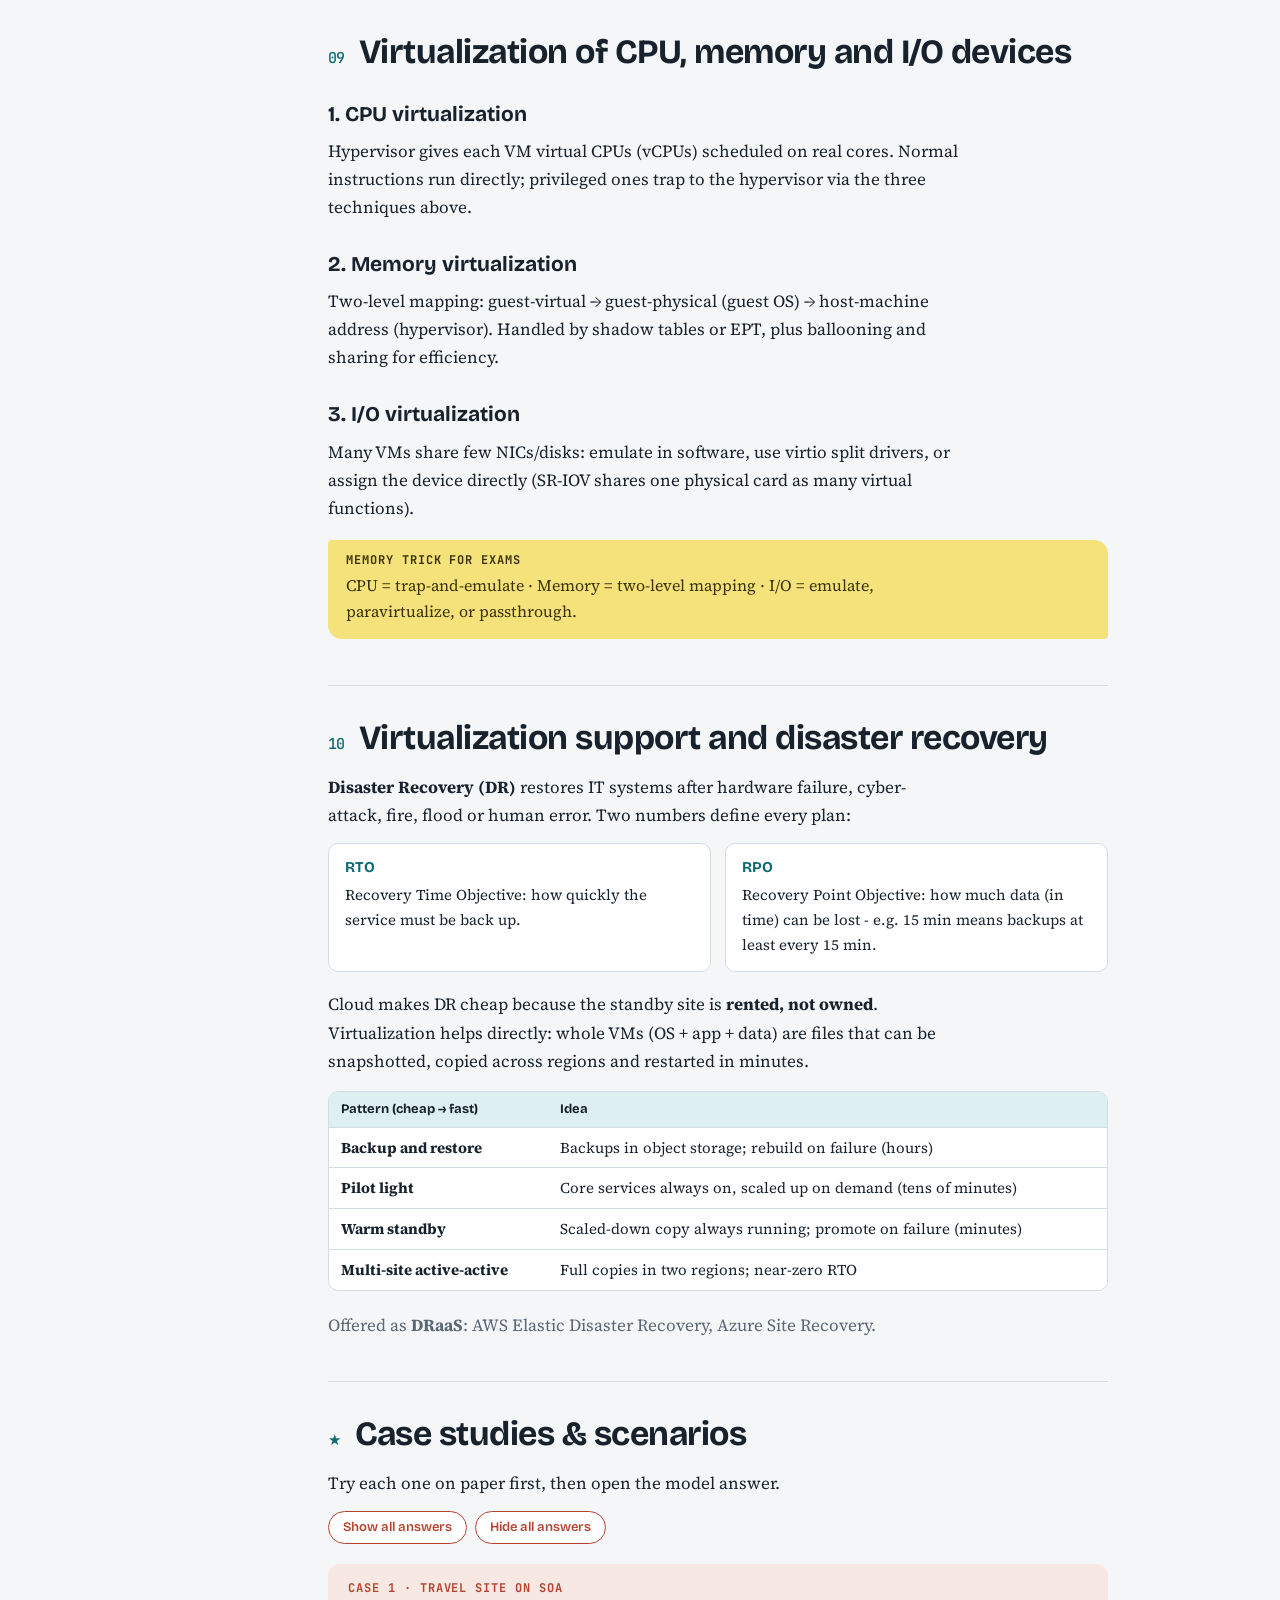
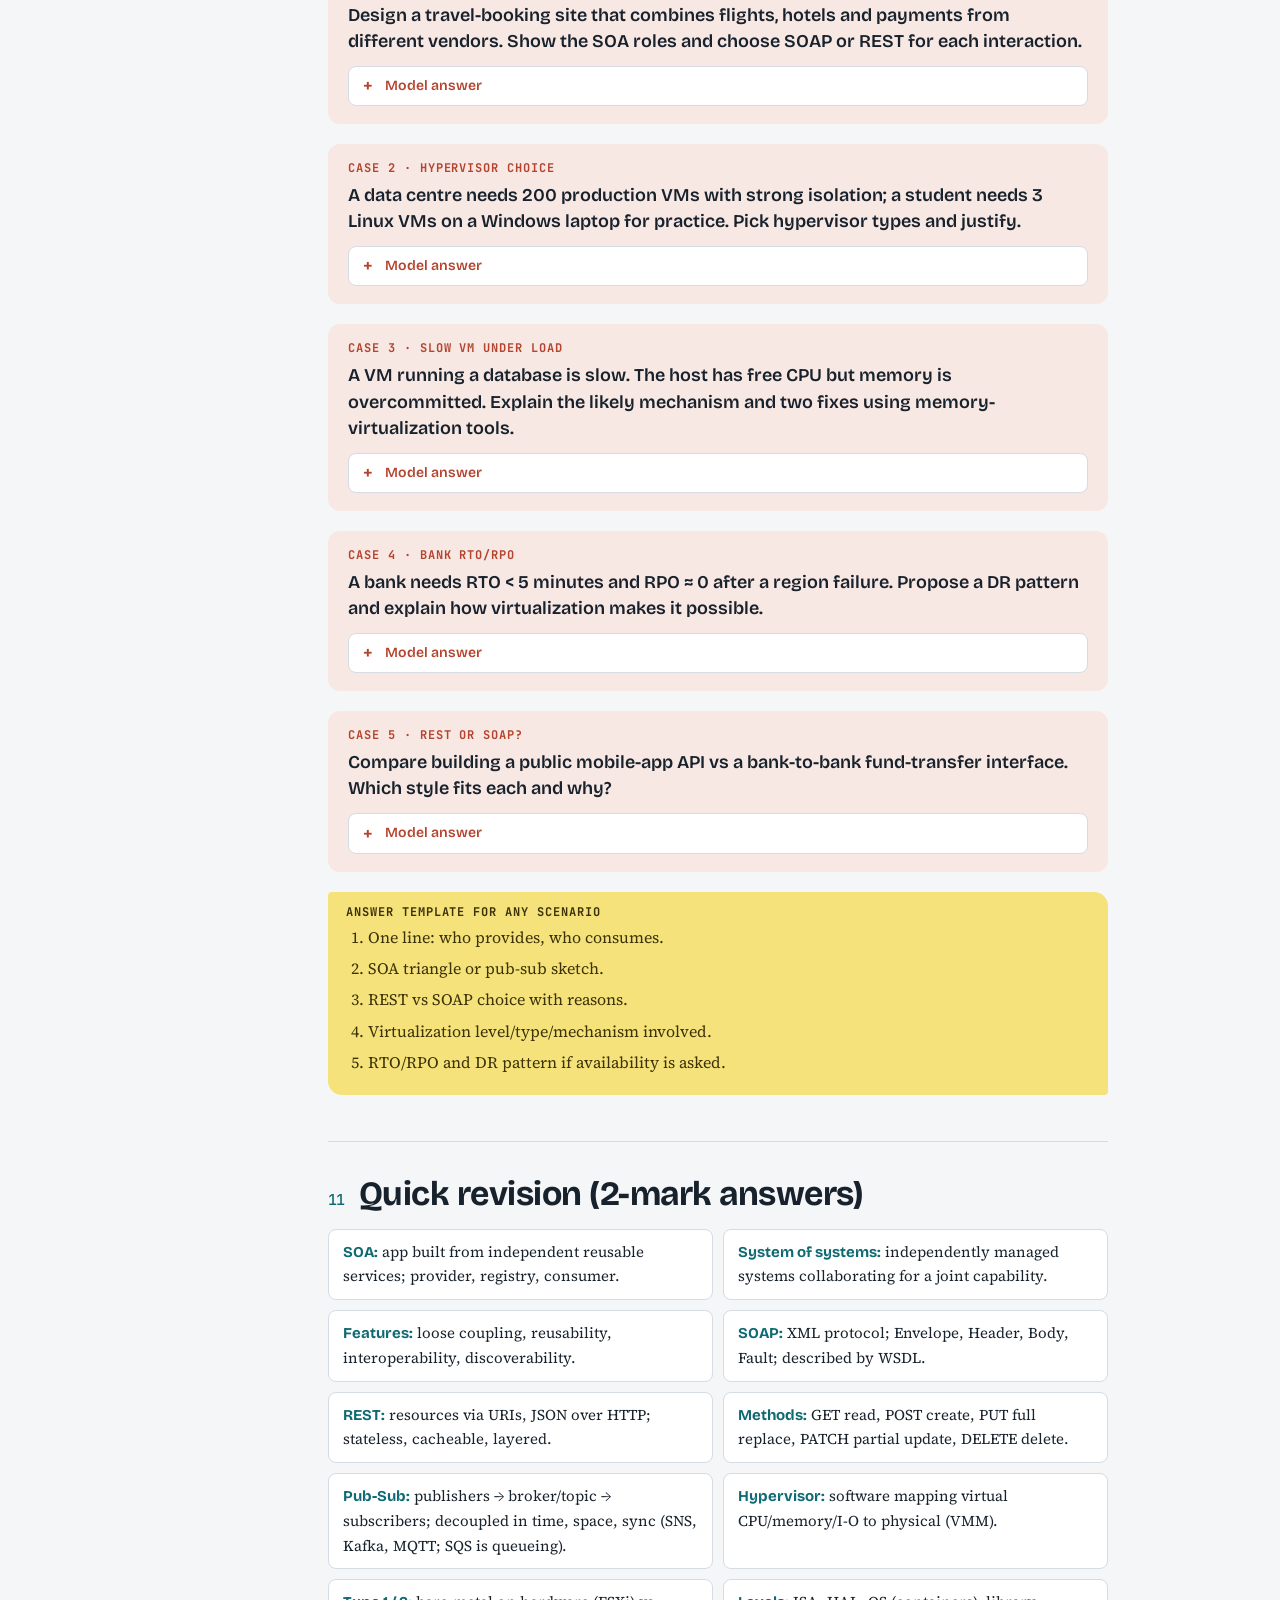
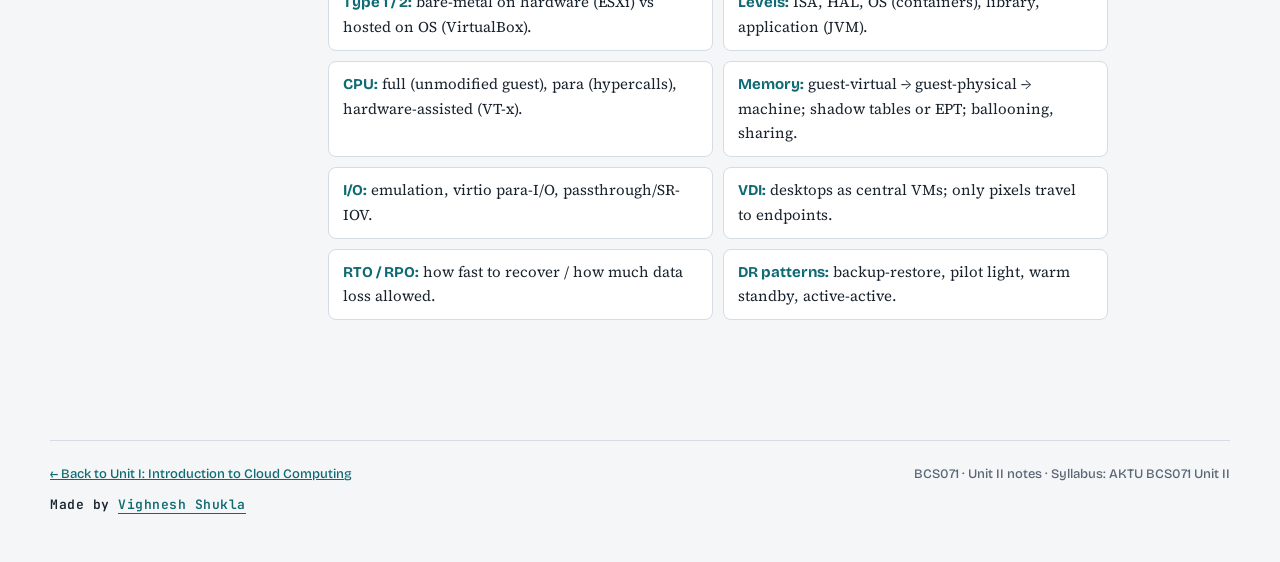
==== commit e5c2a6f1: "Fix content and diagram audit findings from Units I-II review" ====
--- a/unit2.html
+++ b/unit2.html
@@ -58,13 +58,13 @@
       <p>SOA builds an application from independent, reusable <strong>services</strong>, each doing one business function. Services communicate over a network using standard protocols, so they can be written in different languages and run on different platforms.</p>
       <figure>
         <div class="fig">
-          <svg viewBox="0 0 640 260" width="640" role="img" aria-label="SOA triangle: provider publishes to registry, consumer finds, then binds">
+          <svg viewBox="0 0 640 260" width="640" style="min-width:480px" role="img" aria-label="SOA triangle: service provider publishes to the registry, consumer finds it there, then binds directly to the provider">
             <defs><marker id="arSoa" viewBox="0 0 10 10" refX="9" refY="5" markerWidth="7" markerHeight="7" orient="auto"><path d="M0,0 L10,5 L0,10 z" class="arrowhead"/></marker></defs>
             <rect x="220" y="15" width="200" height="60" rx="6" class="box-acc"/><text x="320" y="40" text-anchor="middle" class="t-b">Service Registry</text><text x="320" y="58" text-anchor="middle" class="t-m">(UDDI)</text>
             <rect x="20" y="175" width="190" height="60" rx="6" class="box"/><text x="115" y="200" text-anchor="middle" class="t-b">Consumer</text><text x="115" y="218" text-anchor="middle" class="t-m">(client)</text>
             <rect x="430" y="175" width="190" height="60" rx="6" class="box"/><text x="525" y="200" text-anchor="middle" class="t-b">Provider</text><text x="525" y="218" text-anchor="middle" class="t-m">(publishes WSDL)</text>
             <path d="M490,175 L390,75" class="ln" marker-end="url(#arSoa)"/><text x="485" y="115" class="t-m">1. Publish</text>
-            <path d="M150,175 L250,75" class="ln" marker-end="url(#arSoa)"/><text x="150" y="115" class="t-m">2. Find</text>
+            <path d="M150,175 L250,75" class="ln" marker-end="url(#arSoa)"/><text x="142" y="115" text-anchor="end" class="t-m">2. Find</text>
             <path d="M210,205 L430,205" class="ln-acc" marker-end="url(#arSoa)"/><text x="320" y="195" text-anchor="middle" class="t-acc">3. Bind + invoke</text>
           </svg>
         </div>
@@ -80,13 +80,13 @@
           </tbody>
         </table>
       </div>
-      <p><strong>Features:</strong> loose coupling, reusability, interoperability, abstraction, discoverability. <strong>Example:</strong> a travel site combining separate flight, hotel and payment services. Systems built from such interacting services are called <strong>systems of systems</strong>.</p>
+      <p><strong>Features:</strong> loose coupling, reusability, interoperability, abstraction, discoverability. <strong>Example:</strong> a travel site combining separate flight, hotel and payment services. Such a composition is a <strong>system of systems</strong>: independently operated and managed systems (airline, hotel chain, bank) that collaborate to deliver a capability none provides alone.</p>
     </section>
 
     <!-- 2 -->
     <section id="web-services">
       <h2><span class="num">02</span>Web services: SOAP building blocks</h2>
-      <p><strong>SOAP (Simple Object Access Protocol)</strong> is an XML-based protocol for exchanging messages, usually over HTTP. A SOAP message has four parts:</p>
+      <p><strong>SOAP</strong> (formerly Simple Object Access Protocol, now just SOAP) is an XML-based protocol for exchanging messages, usually over HTTP. A SOAP message has four parts:</p>
       <div class="split">
         <div><h5>Envelope (required)</h5><p>Root element marking the XML as a SOAP message.</p></div>
         <div><h5>Header (optional)</h5><p>Security, transaction ID, routing info.</p></div>
@@ -96,7 +96,7 @@
       <p>Services are described in <strong>WSDL</strong> (what operations exist, required) and listed in <strong>UDDI</strong> (directory). SOAP has built-in <strong>WS-Security</strong>, which is why banks and enterprises still use it despite its heaviness.</p>
       <div class="tbl">
         <table>
-          <thead><tr><th>Basis</th><th>RESTful</th><th>RESTless (SOAP)</th></tr></thead>
+          <thead><tr><th>Basis</th><th>REST</th><th>SOAP (RESTless example)</th></tr></thead>
           <tbody>
             <tr><td>Type</td><td>Architectural style</td><td>Protocol</td></tr>
             <tr><td>Data format</td><td>JSON, XML, text</td><td>XML only</td></tr>
@@ -129,8 +129,9 @@
           <thead><tr><th>Method</th><th>Operation</th><th>Example</th></tr></thead>
           <tbody>
             <tr><td><code>GET</code></td><td>Read</td><td><code>GET /students/101</code></td></tr>
-            <tr><td><code>POST</code></td><td>Create</td><td><code>POST /students</code></td></tr>
-            <tr><td><code>PUT</code></td><td>Update</td><td><code>PUT /students/101</code></td></tr>
+            <tr><td><code>POST</code></td><td>Create (not idempotent)</td><td><code>POST /students</code></td></tr>
+            <tr><td><code>PUT</code></td><td>Full replace (idempotent)</td><td><code>PUT /students/101</code></td></tr>
+            <tr><td><code>PATCH</code></td><td>Partial update</td><td><code>PATCH /students/101</code></td></tr>
             <tr><td><code>DELETE</code></td><td>Delete</td><td><code>DELETE /students/101</code></td></tr>
           </tbody>
         </table>
@@ -145,7 +146,7 @@
       <ul>
         <li><strong>Decoupling:</strong> in time (subscriber offline still gets later messages), space (no addresses), and synchronization (async).</li>
         <li><strong>Example:</strong> flight-price service publishes <code>fares/delhi-goa</code>; the booking site, the alert app and analytics all subscribe independently.</li>
-        <li><strong>Cloud tools:</strong> MQTT topics, Apache Kafka, AWS SNS/SQS, Azure Service Bus.</li>
+        <li><strong>Cloud tools:</strong> MQTT topics, Apache Kafka, AWS SNS and Azure Service Bus topics for pub-sub; SQS is point-to-point queueing, often paired as SNS → SQS.</li>
       </ul>
     </section>
 
@@ -155,8 +156,7 @@
       <p>A <strong>hypervisor (Virtual Machine Monitor)</strong> sits between hardware and operating systems, letting several VMs share one physical machine while each believes it owns the CPU, memory and devices. <span class="hl">This is the foundation of resource pooling and elasticity.</span></p>
       <figure>
         <div class="fig">
-          <svg viewBox="0 0 640 270" width="640" role="img" aria-label="Hypervisor stack with three VMs">
-            <defs><marker id="arVx" viewBox="0 0 10 10" refX="9" refY="5" markerWidth="7" markerHeight="7" orient="auto"><path d="M0,0 L10,5 L0,10 z" class="arrowhead"/></marker></defs>
+          <svg viewBox="0 0 640 270" width="640" style="min-width:480px" role="img" aria-label="Virtualization stack: three guest VMs on top, hypervisor in the middle, physical CPU, RAM and devices at the bottom">
             <rect x="30" y="10" width="180" height="90" rx="6" class="box-soft"/><text x="120" y="35" text-anchor="middle" class="t-b">VM 1</text><text x="120" y="58" text-anchor="middle" class="t-m">Apps + Guest OS</text>
             <rect x="230" y="10" width="180" height="90" rx="6" class="box-soft"/><text x="320" y="35" text-anchor="middle" class="t-b">VM 2</text><text x="320" y="58" text-anchor="middle" class="t-m">Apps + Guest OS</text>
             <rect x="430" y="10" width="180" height="90" rx="6" class="box-soft"/><text x="520" y="35" text-anchor="middle" class="t-b">VM 3</text><text x="520" y="58" text-anchor="middle" class="t-m">Apps + Guest OS</text>
@@ -166,7 +166,7 @@
             <rect x="430" y="210" width="180" height="45" rx="6" class="box"/><text x="520" y="237" text-anchor="middle" class="t-b">NIC, Disk, GPU</text>
           </svg>
         </div>
-        <figcaption>Each VM sees virtual hardware; the hypervisor maps it to physical hardware.</figcaption>
+        <figcaption>Three-layer stack: guest VMs on top, hypervisor in the middle, physical hardware at the bottom. The hypervisor maps each VM's virtual CPU, memory and I/O to the physical resources.</figcaption>
       </figure>
       <div class="tbl">
         <table>
@@ -188,7 +188,7 @@
         <table>
           <thead><tr><th>Type</th><th>Description</th><th>Example</th></tr></thead>
           <tbody>
-            <tr><td><strong>Server / hardware</strong></td><td>One server split into many VMs via hypervisor</td><td>ESXi, EC2</td></tr>
+            <tr><td><strong>Server / hardware</strong></td><td>One server split into many VMs via hypervisor</td><td>ESXi, KVM, Hyper-V (used by clouds like EC2)</td></tr>
             <tr><td><strong>OS (containers)</strong></td><td>Isolated containers share one kernel; lightweight, fast</td><td>Docker, LXC</td></tr>
             <tr><td><strong>Storage</strong></td><td>Many devices pooled into one logical store</td><td>SAN, EBS</td></tr>
             <tr><td><strong>Network</strong></td><td>Physical net split into virtual nets (SDN)</td><td>VLAN, VPC</td></tr>
@@ -212,7 +212,7 @@
             <tr><td class="num">1</td><td><strong>ISA level</strong></td><td>Emulate the instruction set; run code for another CPU</td><td>QEMU emulating ARM on x86</td></tr>
             <tr><td class="num">2</td><td><strong>Hardware abstraction (HAL)</strong></td><td>Hypervisor maps virtual hardware to physical (classic VMs)</td><td>VMware, KVM, Xen</td></tr>
             <tr><td class="num">3</td><td><strong>Operating system level</strong></td><td>Isolate processes into containers on one kernel</td><td>Docker, LXC</td></tr>
-            <tr><td class="num">4</td><td><strong>Library level</strong></td><td>Intercept API calls (e.g. system calls) and redirect</td><td>Wine, vCUDA</td></tr>
+            <tr><td class="num">4</td><td><strong>Library level</strong></td><td>Intercept API calls (e.g. system calls) and redirect</td><td>vCUDA, WSL 1 (Wine is often cited but is strictly API translation)</td></tr>
             <tr><td class="num">5</td><td><strong>Application level</strong></td><td>App runs in its own virtual machine (language VM)</td><td>JVM, .NET CLR</td></tr>
           </tbody>
         </table>
@@ -222,11 +222,12 @@
     <!-- 8 -->
     <section id="virt-mechanisms">
       <h2><span class="num">08</span>Virtualization structures, tools and mechanisms</h2>
+      <p>Three things examiners mix up: <strong>structures</strong> (where the hypervisor sits: bare-metal Type 1, hosted Type 2), <strong>mechanisms</strong> (how privileged instructions are handled: trap-and-emulate, binary translation, hypercalls, hardware assist) and <strong>tools</strong> (ESXi, KVM, Xen, VirtualBox, Docker).</p>
       <div class="tbl">
         <table>
           <thead><tr><th>Technique</th><th>Idea</th><th>Trade-off</th></tr></thead>
           <tbody>
-            <tr><td><strong>Full virtualization (binary translation)</strong></td><td>Sensitive instructions rewritten on the fly; guest unmodified</td><td>Works with any OS, slower</td></tr>
+            <tr><td><strong>Full virtualization</strong></td><td>Unmodified guest; historically via binary translation rewriting sensitive instructions, today usually via hardware assist</td><td>Runs any OS; near-native with VT-x/EPT</td></tr>
             <tr><td><strong>Paravirtualization</strong></td><td>Guest modified to call hypervisor directly (hypercalls)</td><td>Faster, needs modified OS (Xen)</td></tr>
             <tr><td><strong>Hardware-assisted</strong></td><td>CPU traps sensitive instructions (Intel VT-x, AMD-V)</td><td>Fast, unmodified guest (KVM)</td></tr>
           </tbody>
@@ -264,7 +265,7 @@
           <thead><tr><th>Pattern (cheap → fast)</th><th>Idea</th></tr></thead>
           <tbody>
             <tr><td><strong>Backup and restore</strong></td><td>Backups in object storage; rebuild on failure (hours)</td></tr>
-            <tr><td><strong>Pilot light</strong></td><td>Core services always on, scaled up on demand</td></tr>
+            <tr><td><strong>Pilot light</strong></td><td>Core services always on, scaled up on demand (tens of minutes)</td></tr>
             <tr><td><strong>Warm standby</strong></td><td>Scaled-down copy always running; promote on failure (minutes)</td></tr>
             <tr><td><strong>Multi-site active-active</strong></td><td>Full copies in two regions; near-zero RTO</td></tr>
           </tbody>
@@ -333,7 +334,7 @@
         <details><summary>Model answer</summary><div>
           <ul>
             <li>Mobile API: <strong>RESTful</strong> - JSON, stateless, cacheable, uses GET/POST/PUT/DELETE, fast and simple.</li>
-            <li>Bank transfer: <strong>SOAP (RESTless)</strong> - strict WSDL contract, XML-only, built-in WS-Security, can be stateful; heaviness is acceptable for correctness.</li>
+            <li>Bank transfer: <strong>SOAP</strong> (a RESTless, operation-based protocol) - strict WSDL contract, XML-only, built-in WS-Security, can be stateful; heaviness is acceptable for correctness.</li>
           </ul>
         </div></details>
       </div>
@@ -352,20 +353,22 @@
 
     <!-- revision -->
     <section id="revision">
-      <h2><span class="num">12</span>Quick revision (2-mark answers)</h2>
+      <h2><span class="num">11</span>Quick revision (2-mark answers)</h2>
       <ul class="qr">
         <li><b>SOA:</b> app built from independent reusable services; provider, registry, consumer.</li>
+        <li><b>System of systems:</b> independently managed systems collaborating for a joint capability.</li>
         <li><b>Features:</b> loose coupling, reusability, interoperability, discoverability.</li>
         <li><b>SOAP:</b> XML protocol; Envelope, Header, Body, Fault; described by WSDL.</li>
         <li><b>REST:</b> resources via URIs, JSON over HTTP; stateless, cacheable, layered.</li>
-        <li><b>Methods:</b> GET read, POST create, PUT update, DELETE delete.</li>
-        <li><b>Pub-Sub:</b> publishers → broker/topic → subscribers; decoupled in time, space, sync.</li>
+        <li><b>Methods:</b> GET read, POST create, PUT full replace, PATCH partial update, DELETE delete.</li>
+        <li><b>Pub-Sub:</b> publishers → broker/topic → subscribers; decoupled in time, space, sync (SNS, Kafka, MQTT; SQS is queueing).</li>
         <li><b>Hypervisor:</b> software mapping virtual CPU/memory/I-O to physical (VMM).</li>
         <li><b>Type 1 / 2:</b> bare-metal on hardware (ESXi) vs hosted on OS (VirtualBox).</li>
         <li><b>Levels:</b> ISA, HAL, OS (containers), library, application (JVM).</li>
-        <li><b>CPU:</b> full (binary translation), para (hypercalls), hardware-assisted (VT-x).</li>
+        <li><b>CPU:</b> full (unmodified guest), para (hypercalls), hardware-assisted (VT-x).</li>
         <li><b>Memory:</b> guest-virtual → guest-physical → machine; shadow tables or EPT; ballooning, sharing.</li>
         <li><b>I/O:</b> emulation, virtio para-I/O, passthrough/SR-IOV.</li>
+        <li><b>VDI:</b> desktops as central VMs; only pixels travel to endpoints.</li>
         <li><b>RTO / RPO:</b> how fast to recover / how much data loss allowed.</li>
         <li><b>DR patterns:</b> backup-restore, pilot light, warm standby, active-active.</li>
       </ul>
